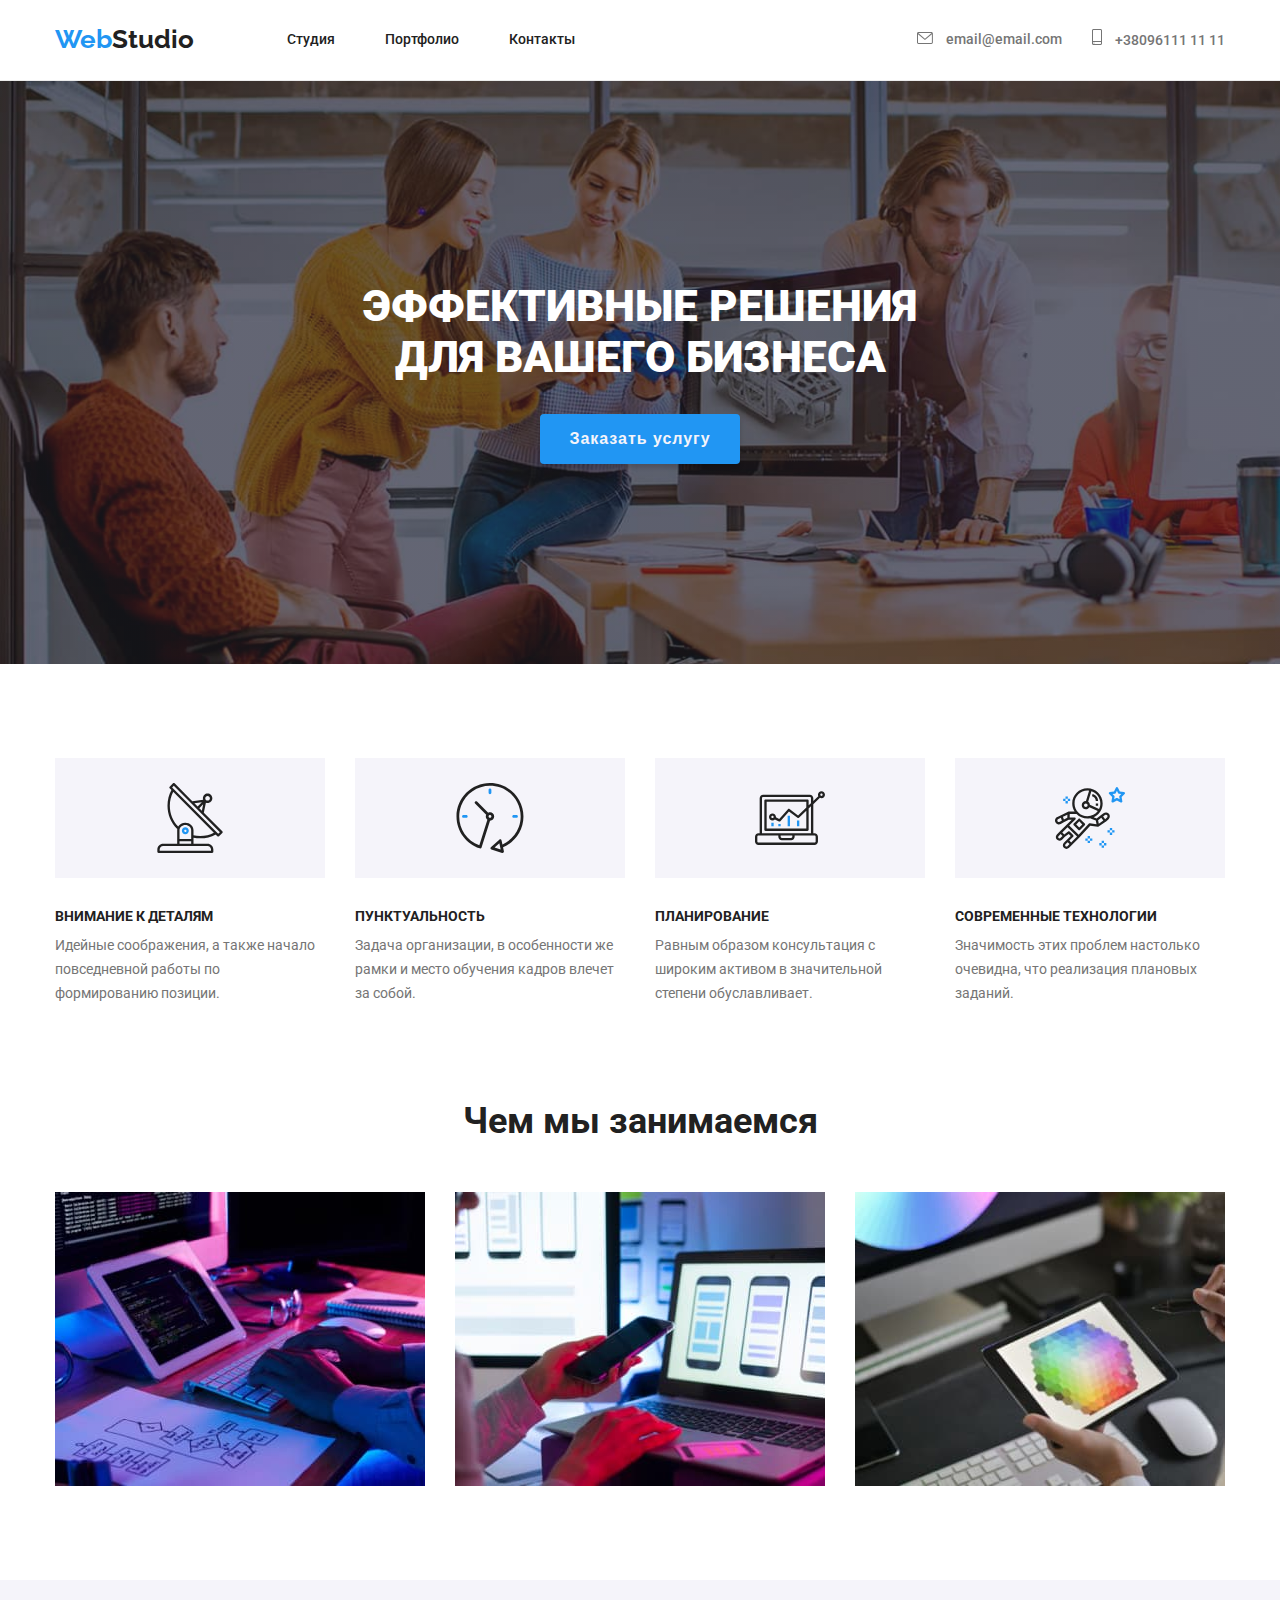
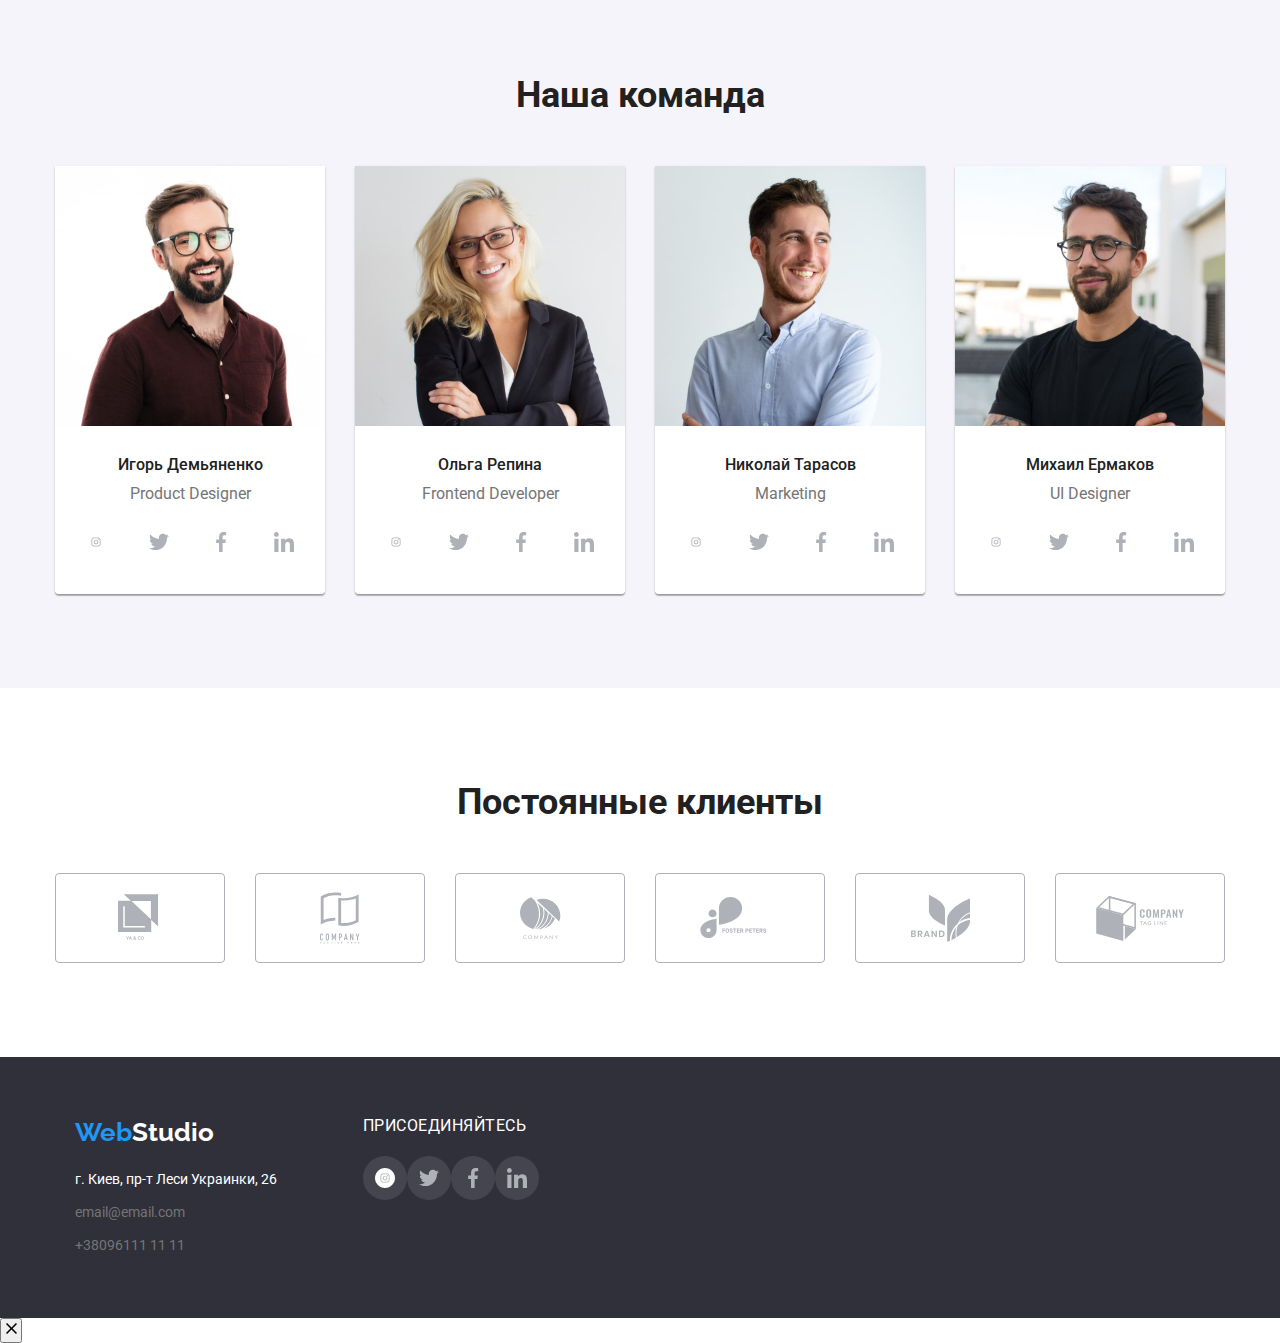
==== index.html @ da738810 "5" ====
<!DOCTYPE html>
<html lang="ru">
  <head>
    <meta charset="UTF-8" />
    <meta http-equiv="X-UA-Compatible" content="IE=edge" />
    <meta name="viewport" content="width=device-width, initial-scale=1.0" />
    <link rel="preconnect" href="https://fonts.gstatic.com" />
    <link
      href="https://fonts.googleapis.com/css2?family=Raleway:wght@700&family=Roboto:wght@400;500;700;900&display=swap"
      rel="stylesheet"
    />
    <link
      rel="stylesheet"
      href="https://cdnjs.cloudflare.com/ajax/libs/modern-normalize/1.0.0/modern-normalize.css"
      integrity="sha512-Zx6MlUMKSVJoQ+83OwhdILe8cSEsCzfqThJd7J/VA2UrK6Ctj85p+xzqfyuNXE5B1k25uUdmJ2OzItbBy9GHAQ=="
      crossorigin="anonymous"
    />
    <link rel="stylesheet" href="css/styles.css" />
    <title>webstudio</title>
  </head>

  <body>
    <header class="header">
      <div class="ctn">
        <nav class="nav">
          <a class="logo" href="./index.html"
            >Web<span class="logoS">Studio</span>
          </a>

          <ul class="nav-list">
            <li class="nav-item">
              <a class="link" href="./index.html">Студия</a>
            </li>
            <li class="nav-item">
              <a class="link" href="./portfolio.html">Портфолио</a>
            </li>
            <li class="nav-item">
              <a class="link" href="#">Контакты</a>
            </li>
          </ul>

          <!-- address -->

          <ul class="contact">
            <li>
              <a class="link" href="mailto:email@email.com">
                <svg class="contact-icon" width="16" height="12">
                  <use href="./images/symbol-defs.svg#icon-envelope-1"></use>
                </svg>
                email@email.com</a
              >
            </li>
            <li>
              <a class="link" href="tel:+380961111111">
                <svg class="contact-icon" width="10" height="16">
                  <use href="./images/symbol-defs.svg#icon-smartphone-1"></use>
                </svg>
                +38096111 11 11</a
              >
            </li>
          </ul>
        </nav>
      </div>
    </header>

    <main>
      <!--Герой-->
      <section id="hero">
        <div class="herro">
          <!-- <img src="./images/bgr.jpg" alt="" /> -->
          <h1>Эффективные решения<br />для вашего бизнеса</h1>
          <button type="button " class="herro-button">Заказать услугу</button>
        </div>
      </section>

      <section class="features">
        <div class="ctn">
          <h2 class="visually-hidden">Особенности</h2>
          <ul class="features-list">
            <li class="features-item">
              <div class="thumb-features">
                <svg class="features-icon" width="70" height="70">
                  <use href="./images/symbol-defs.svg#icon-antenna"></use>
                </svg>
              </div>
              <h3>Внимание к деталям</h3>
              <p>
                Идейные соображения, а также начало повседневной работы по
                формированию позиции.
              </p>
            </li>
            <li class="features-item">
              <div class="thumb-features">
                <svg class="features-icon" width="70" height="70">
                  <use href="./images/symbol-defs.svg#icon-clock"></use>
                </svg>
              </div>
              <h3>Пунктуальность</h3>
              <p>
                Задача организации, в особенности же рамки и место обучения
                кадров влечет за собой.
              </p>
            </li>
            <li class="features-item">
              <div class="thumb-features">
                <svg class="features-icon" width="70" height="70">
                  <use href="./images/symbol-defs.svg#icon-diagram"></use>
                </svg>
              </div>
              <h3>Планирование</h3>
              <p>
                Равным образом консультация с широким активом в значительной
                степени обуславливает.
              </p>
            </li>
            <li class="features-item">
              <div class="thumb-features">
                <svg class="features-icon" width="70" height="70">
                  <use href="./images/symbol-defs.svg#icon-astronaut"></use>
                </svg>
              </div>
              <h3>Современные технологии</h3>
              <p>
                Значимость этих проблем настолько очевидна, что реализация
                плановых заданий.
              </p>
            </li>
          </ul>
        </div>
      </section>

      <section class="interest">
        <div class="ctn">
          <h2 class="title">Чем мы занимаемся</h2>
          <ul class="box">
            <li>
              <div class="thumb-interest">
                <img src="./images/img-1.jpg" alt="Десктопные приложения" />
              </div>
            </li>
            <li>
              <div class="thumb-interest">
                <img src="./images/img-2.jpg" alt="Мобильные приложения" />
              </div>
            </li>
            <li>
              <div class="thumb-interest">
                <img src="./images/img-3.jpg" alt="Дизайнерские решения" />
              </div>
            </li>
          </ul>
        </div>
      </section>

      <section class="teem">
        <div class="ctn">
          <h2 class="title">Наша команда</h2>
          <ul class="teem-list">
            <li class="teem-item">
              <img width="270"
                src="./images/img_1.jpg"
                alt="Игорь Демьяненко"
              />
              <div class="team-card">
                <a href="./images/symbol-defs.svg"></a>
                <h3>Игорь Демьяненко</h3>
                <p>Product Designer</p>
                  <!-- rere -->
                  <ul class="teamate-networks">
                    <li class="teamate-network-item">
                      <a class="teamate-network-link" href="">
                        <svg class="network-icon" width="20" height="20">
                          <use href="./images/symbol-defs.svg#icon-inst"></use>
                        </svg>
                      </a>
                    </li>
                    <li class="teamate-network-item">
                      <a class="teamate-network-link" href="">
                        <svg class="network-icon" width="20" height="16.25">
                          <use href="./images/symbol-defs.svg#icon-twitter"></use>
                        </svg>
                      </a>
                    </li>
                    <li class="teamate-network-item">
                      <a class="teamate-network-link" href="">
                        <svg class="network-icon" width="20" height="20">
                          <use href="./images/symbol-defs.svg#icon-facebook"></use>
                        </svg>
                      </a>
                    </li>
                    <li class="teamate-network-item">
                      <a class="teamate-network-link" href="">
                        <svg class="network-icon" width="20" height="20">
                          <use href="./images/symbol-defs.svg#icon-linkedin"></use>
                        </svg>
                      </a>
                    </li>
                  </ul>
                  <!-- rere -->
              </div>
            </li>
            <li class="teem-item">
              <img width="270" src="./images/img_2.jpg" alt="Ольга Репина" />
              <div class="team-card">
                <h3>Ольга Репина</h3>
                <p>Frontend Developer</p>
                <ul class="teamate-networks">
                  <li class="teamate-network-item">
                    <a class="teamate-network-link" href="">
                      <svg class="network-icon" width="20" height="20">
                        <use href="./images/symbol-defs.svg#icon-inst"></use>
                      </svg>
                    </a>
                  </li>
                  <li class="teamate-network-item">
                    <a class="teamate-network-link" href="">
                      <svg class="network-icon" width="20" height="16.25">
                        <use href="./images/symbol-defs.svg#icon-twitter"></use>
                      </svg>
                    </a>
                  </li>
                  <li class="teamate-network-item">
                    <a class="teamate-network-link" href="">
                      <svg class="network-icon" width="10" height="20">
                        <use href="./images/symbol-defs.svg#icon-facebook"></use>
                      </svg>
                    </a>
                  </li>
                  <li class="teamate-network-item">
                    <a class="teamate-network-link" href="">
                      <svg class="network-icon" width="20" height="20">
                        <use href="./images/symbol-defs.svg#icon-linkedin"></use>
                      </svg>
                    </a>
                  </li>
                </ul>
              </div>
            </li>
            <li class="teem-item">
              <img width="270" src="./images/img_3.jpg" alt="Николай Тарасов" />
              <div class="team-card">
                <h3>Николай Тарасов</h3>
                <p>Marketing</p>
                <ul class="teamate-networks">
                  <li class="teamate-network-item">
                    <a class="teamate-network-link" href="">
                      <svg class="network-icon" width="20" height="20">
                        <use href="./images/symbol-defs.svg#icon-inst"></use>
                      </svg>
                    </a>
                  </li>
                  <li class="teamate-network-item">
                    <a class="teamate-network-link" href="">
                      <svg class="network-icon" width="20" height="16.25">
                        <use href="./images/symbol-defs.svg#icon-twitter"></use>
                      </svg>
                    </a>
                  </li>
                  <li class="teamate-network-item">
                    <a class="teamate-network-link" href="">
                      <svg class="network-icon" width="10" height="20">
                        <use href="./images/symbol-defs.svg#icon-facebook"></use>
                      </svg>
                    </a>
                  </li>
                  <li class="teamate-network-item">
                    <a class="teamate-network-link" href="">
                      <svg class="network-icon" width="20" height="20">
                        <use href="./images/symbol-defs.svg#icon-linkedin"></use>
                      </svg>
                    </a>
                  </li>
                </ul>
              </div>
            </li>
            <li class="teem-item">
              <img width="270" src="./images/img_4.jpg" alt="Михаил Ермаков" />
              <div class="team-card">
                <h3>Михаил Ермаков</h3>
                <p>UI Designer</p>
                <ul class="teamate-networks">
                  <li class="teamate-network-item">
                    <a class="teamate-network-link" href="">
                      <svg class="network-icon" width="20" height="20">
                        <use href="./images/symbol-defs.svg#icon-inst"></use>
                      </svg>
                    </a>
                  </li>
                  <li class="teamate-network-item">
                    <a class="teamate-network-link" href="">
                      <svg class="network-icon" width="20" height="16.25">
                        <use href="./images/symbol-defs.svg#icon-twitter"></use>
                      </svg>
                    </a>
                  </li>
                  <li class="teamate-network-item">
                    <a class="teamate-network-link" href="">
                      <svg class="network-icon" width="10" height="20">
                        <use href="./images/symbol-defs.svg#icon-facebook"></use>
                      </svg>
                    </a>
                  </li>
                  <li class="teamate-network-item">
                    <a class="teamate-network-link" href="">
                      <svg class="network-icon" width="20" height="20">
                        <use href="./images/symbol-defs.svg#icon-linkedin"></use>
                      </svg>
                    </a>
                  </li>
                </ul>
              </div>
            </li>
          </ul>
        </div>
      </section>

      <section class="client">
        <div class="ctn">
          <h2 class="title">Постоянные клиенты</h2>
          <!-- <h3 class="title">не получается сменить цвет SVG при ховере(удалял цвет, филл...) не разобрался</h3> -->
          <ul>
            <li class="client-item">
              <a href="#">
                <svg class="client-icon" width="44.27px" height="49.23px">
                <use href="./images/symbol-defs.svg#icon-logo-1">
                </use></svg></a>
            </li>
            <li class="client-item"><a href="#">
                <svg class="client-icon" width="40px" height="52px">
                <use href="./images/symbol-defs.svg#icon-logo-2">
                </use></svg>
            </a></li>
            
            <li class="client-item"><a href="#">
              <svg class="client-icon" width="41px" height="42.6px">
              <use href="./images/symbol-defs.svg#icon-logo-3">
              </use></svg></a></li>
            <li class="client-item"><a href="#">
              <svg class="client-icon" width="79.66" height="42.02">
              <use href="./images/symbol-defs.svg#icon-logo-4">
              </use></svg></a></li>
            <li class="client-item"><a href="#">
              <svg class="client-icon" width="59" height="47">
              <use href="./images/symbol-defs.svg#icon-logo-5">
              </use></svg></a></li>
            <li class="client-item"><a href="#">
              <svg class="client-icon" width="88.48" height="45.44">
              <use href="./images/symbol-defs.svg#icon-logo-6">
              </use></svg></a></li>
          </ul>
        </div>
      </section>
    </main>

    <footer class="foot">
      <div class="ctn">
        <div class="adress-conteiner">
          <a class="logo bottom" href="#hero"
            >Web<span class="logo-S">Studio</span>
          </a>
          <address class="adress">
            <span class="adress"> г. Киев, пр-т Леси Украинки, 26</span>
            <a class="adress link" href="mailto:email@email.com"
              >email@email.com</a
            >
            <a class="adress link" href="tel:+380961111111">+38096111 11 11</a>
          </address>
        </div>
        <div class="social-links">
          <p class="social-links-text">присоединяйтесь</p>
          
          <ul class="teamate-networks">
            <li class="teamate-network-item">
              <a class="teamate-network-link" href="">
                <svg class="network-icon" width="20" height="20">
                  <use href="./images/symbol-defs.svg#icon-inst"></use>
                </svg>
              </a>
            </li>
            <li class="teamate-network-item">
              <a class="teamate-network-link" href="">
                <svg class="network-icon" width="20" height="16.25">
                  <use href="./images/symbol-defs.svg#icon-twitter"></use>
                </svg>
              </a>
            </li>
            <li class="teamate-network-item">
              <a class="teamate-network-link" href="">
                <svg class="network-icon" width="20" height="20">
                  <use href="./images/symbol-defs.svg#icon-facebook"></use>
                </svg>
              </a>
            </li>
            <li class="teamate-network-item">
              <a class="teamate-network-link" href="">
                <svg class="network-icon" width="20" height="20">
                  <use href="./images/symbol-defs.svg#icon-linkedin"></use>
                </svg>
              </a>
            </li>
          </ul>

        </div>
      </div>
      </footer>
    
    <div class="backdrop">
      <div class="modal">
        <button class="close-button">
          <svg class="close-button__icon" width="18" height="18">
            <use href="./images/symbol-defs.svg#icon-close"></use>
          </svg>
        </button>
      </div>
    </div>
  </body>
</html>
---- css/styles.css ----
:root {
  --maintext: #212121;
  --greytext: #757575;
  --greytext-second: #AFB1B8;
  --focus: #2196f3;
  --herotext: #ffffff;
  --background-main: #ffffff;
  --background-thumb: rgba(33, 150, 243, 0.9);
  --background-hero: #2f303a;
  --text-adress: rgba(255, 255, 255, 0.6);
  --background-second: #f5f4fa;
  --background-interest: #e5e5e5;
  --bazier: cubic-bezier(0.4, 0, 0.2, 1);
  --card-set-gap: 30px;
}

*,
*::before,
*::after {
  box-sizing: inherit;
  margin: 0;
  padding: 0;
  
}



/* padding-top: 80px; */

body {
  box-sizing: border-box;
  font-family: 'Roboto', sans-serif;
  color: var(--maintext);
  background-color: var(--background-main);
}

a {
  text-decoration: none;
}

ul {
  list-style: none;
}

.ctn {

  /* outline: 1px solid coral; */

  width: 1200px;
  margin: 0 auto;
  padding: 0 15px;
}

.no-gap {
  display: block;
  max-width: 100%;
}

/*header*/

.header {
  position: sticky;
  top: 0;
  min-height: 80px;
  padding: 24 215px;
  border-bottom: 1px solid #ececec;
  background-color: var(--background-main);
  z-index: 1;
}

.nav {
  font-weight: 500;
  align-items: center;
  line-height: 1.172;
  color: var(--maintext);
  vertical-align: middle;
  justify-content: space-between;
}

.nav-list {
  margin-left: 93px;
}

.nav-item:not(:first-child) {
  margin-left: 50px;
}

.logo {
  display: inline-block;
  font-family: 'Raleway', sans-serif;
  font-size: 26px;
  font-style: normal;
  font-weight: 700;
  line-height: 1.1738;
  color: var(--focus);
  padding-top: 24px;
  padding-bottom: 25px;
}

.logoS {
  color: var(--maintext);
}

.link {
  font-weight: 500;
  font-size: 14px;
  line-height: 1.172;
  color: inherit;
}

/* contact */

.contact {
  margin-left: auto;
}

.contact a {
  color: var(--greytext);
 }

.contact li:last-child {
  margin-left: 30px;
}

.contact-icon {
  margin-right: 10px;
  text-align: center;
  fill: currentColor;
}

a.link:focus,
a.link:hover {
  color: var(--focus);
}

/* Hower */

/* a.link:focus .contact-icon,
a.link:hover .contact-icon {
  fill: var(--focus);
} */

a.link:focus::before,
a.link:hover::before {
  color: var(--focus);
}

.header,
.nav,
.nav-list,
.box,
.features-list,
.teem-list,
.contact {
  display: flex;
  align-items: center;
  justify-content: space-between;
}

/*herro*/

.herro {
  margin: 0 auto;
  padding-top: 200px;
  padding-bottom: 200px;
  max-width: 1600px;
  background-color: var(--background-hero);
  background-image: linear-gradient(
      to right,
      rgba(47, 48, 58, 0.4),
      rgba(47, 48, 58, 0.4)
    ),
    url(../images/bgr.jpg);
  background-repeat: no-repeat;
  background-size: cover;
  text-align: center;
}

/* align-items: center;
  justify-content: space-between; */

.herro h1 {
  color: var(--herotext);
  display: block;
  font-weight: 900;
  line-height: 1.1738;
  font-size: 44px;
  font-style: normal;
  text-transform: uppercase;
  margin-bottom: 30px;
}

.herro-button {
  display: inline-block;
  cursor: pointer;
  border-radius: 4px;
  font-weight: 700;
  font-size: 16px;
  line-height: 1.875;
  letter-spacing: 0.06em;
  border: 1px solid transparent;
  background-color: var(--focus);
  color: var(--background-second);
  width: 200px;
  height: 50px;
  box-shadow: 0px 4px 4px rgba(0, 0, 0, 0.15);
}

.herro-button:focus,
.herro-button:hover {
  background-color: var(--background-second);
  color: var(--focus);
}

/*features*/

.features {
  padding: 94px 0;
}

.visually-hidden {
  position: absolute;
  width: 1px;
  height: 1px;
  margin: -1px;
  border: 0;
  padding: 0;
  white-space: nowrap;
  clip-path: inset(100%);
  clip: rect(0 0 0 0);
  overflow: hidden;
}

.features-item:not(:last-of-type) {
  margin-right: 30px;
}

.features h3 {
  font-weight: 700;
  font-size: 14px;
  line-height: 1.142;
  text-transform: uppercase;
  margin: 0;
  padding: 0;
  margin-top: 30px;
  margin-bottom: 10px;
}

.features p {
  font-weight: 400;
  font-size: 14px;
  line-height: 1.712;
  color: var(--greytext);
}

.thumb-features {
  width: 270px;
  height: 120px;
  background-color: var(--background-second);
  display: flex;
  align-items: center;
  justify-content: center;
}

/* interest */

.interest {
  padding-bottom: 94px;
}

.interest h2 {
  font-weight: 700;
  font-size: 36px;
  line-height: 1.172;
  text-align: center;
}

.box {
  margin-top: 50px;
}

/* .box img { display: block;} */

.thumb-interest {
  width: 370px;
  height: 294px;
}

.thumb-interest > img {
  display: block;
  height: 100%;
  width: 100%;
  object-fit: cover;
}

/*teem*/

.teem {
  padding-top: 94px;
  padding-bottom: 94px;
  background-color: var(--background-second);
}

.teem h2 {
  font-weight: 700;
  font-size: 36px;
  line-height: 1.172;
  text-align: center;
  margin-bottom: 50px;
}

.team-card {
  padding: 30px 0;
  background-color:var(--background-main);
  border-radius: 0px 0px 4px 4px;
}

.teem h3 {
  font-weight: 500;
  font-size: 16px;
  line-height: 1.172;
  text-align: center;
  padding-bottom: 10px;
}

.teem p {
  color: var(--greytext);
  font-weight: 400;
  font-size: 16px;
  line-height: 1.172;
  text-align: center;
}

.teem-item {
  box-shadow: 0px 1px 3px rgb(0 0 0 / 12%), 0px 1px 1px rgb(0 0 0 / 12%),
    0px 2px 1px rgb(0 0 0 / 22%);
  border-radius: 0px 0px 4px 4px;
}

.teem-item img {
  display: block;
}

.teem-item:hover,
.teem-item:focus {
  box-shadow: 0px 1px 1px rgba(0, 0, 0, 0.12), 0px 4px 4px rgba(0, 0, 0, 0.06),
    1px 4px 6px rgba(0, 0, 0, 0.16);
  outline: none;
}

.teamate-networks {
  margin-top: 16px;
  display: flex;
  justify-content: space-evenly;  
  text-align: center;
  color: var(--greytext);
}

.teamate-network-link {
  display: inline-flex;

  /* outline: coral 1px solid; */
  color: var(--greytext-second);
  object-fit: contain;
  border-radius: 50%;
  width: 44px;
  height: 44px;
  align-items: center;
  justify-content: center;
}

.teamate-network-item {
  align-items: baseline;
 }

.teamate-network-link:hover,
.teamate-network-link:focus {
  color: var(--background-main);
  background-color: var(--focus);
  position: centre;

  /* background-color: var(--focus); */
  /* fill: darkmagenta; */
}

.network-icon {
  fill: currentColor;
  width: 20px;
  height: 20px;
  object-fit: contain;
  
}

/* CLIENT*S */

.client {
  padding: 94px 0;
}

.client .title{
  margin-bottom: 50px;
}
  
.client ul {
  display: flex;
  align-items: center;
  justify-content: space-between;
  /* outline: var(--focus) 1px dashed; */
}
  
.client li {
  
  width: 170px;
  height: 90px;
  }
  

.client-item:hover .client-icon,
.client-item:focus .client-icon {
  
  color: var(--focus);
  fill: var(--focus);
  /* background-color: var(--focus); */
  outline: none;
}

.client-item a {
  width: 100%;
  height: 100%;
  display: flex;
  align-items: center;
  justify-content: center;
  border: var(--greytext-second) 1px solid;
  color:var(--greytext-second);
  border-radius: 4px;
}
   
.client-item a:hover,
.client-item a:focus {
  border-color: var(--focus);
  outline: none;
  fill: var(--focus);
  color: var(--focus);
}

.client-icon {
  fill: currentColor;
}

/* .client-item:hover .client-icon,
.client-item:focus .client-icon {
  fill: var(--focus);
} */
/* 
.client-item:hover { 
  background-color: var(--focus);
  fill: var(--focus);
 } */
  
/*footer*/
  
.foot {
  padding: 60px;
  background-color: var(--background-hero);
  
}

.foot > .ctn {
  display: flex;
  flex-wrap: wrap;
}

.logo-S {
  color: var(--herotext);
}

.adress {
  font-weight: 400;
  font-size: 14px;
  line-height: 1.714;
  text-decoration: none;
  color: var(--herotext);
  font-style: normal;
}

a.adress {
  color: var(--greytext);
  display: block;
  margin-top: 9px;
}

.social-links {
  margin-left: 86px;
  align-items: baseline;
}

.social-links .teamate-network-link {
background: rgba(255, 255, 255, 0.1);
}

.social-links-text {
  font-family: Roboto, sans-serif;
  width: 700;
  size: 14px;
  line-height: 1.172;
  letter-spacing: 0.03em;
  text-transform: uppercase;  
  color: var(--background-main);
  margin-bottom: 20px;
}

.foot .teamate-network-link:hover,
.foot .teamate-network-link:focus {
  color: var(--background-main);
  background-color: var(--focus);
}

.nav-list::after {
  content: '';
  position: absolute;

  /* buttom 0; */
  left: 0;
  width: 100%;
  background-color: var(--focus);
  height: 5px;
  opacity: 0;
}

/* h2 - section title */

.title {
  font-weight: 700;
  font-size: 36px;
  line-height: 1.16;
  text-align: center;
  margin: 0;
  padding: 0;
}

.bottom {
  padding: 0;
  margin-bottom: 20px;
}

.thumb {
  position: relative;
  overflow: hidden;
}

.example-link:hover,
.example-link:focus {
  box-shadow: 0px 1px 1px rgba(0, 0, 0, 0.12), 0px 4px 4px rgba(0, 0, 0, 0.06),
    1px 4px 6px rgba(0, 0, 0, 0.16);
  outline: none;
}

.overlay {
  position: absolute;
  bottom: 0;
  left: 0;

  transform: translateY(101%);

  width: 100%;
  height: 100%;
  background-color: var(--background-thumb);

  transition: transform 250ms var(--bazier);
}


.example-link:hover .overlay,
.example-link:focus .overlay {
  transform: translateY(0);
}

.overlay__text {
  margin: 0;
  padding: 63px 24px;

  color: var(--background-main);
  font-size: 18px;
  line-height: 1.56;

}
  
  /* section {
    outline: rebeccapurple 1px dashed;
  }
  
  li {
    outline: royalblue 1px dashed;
  } */
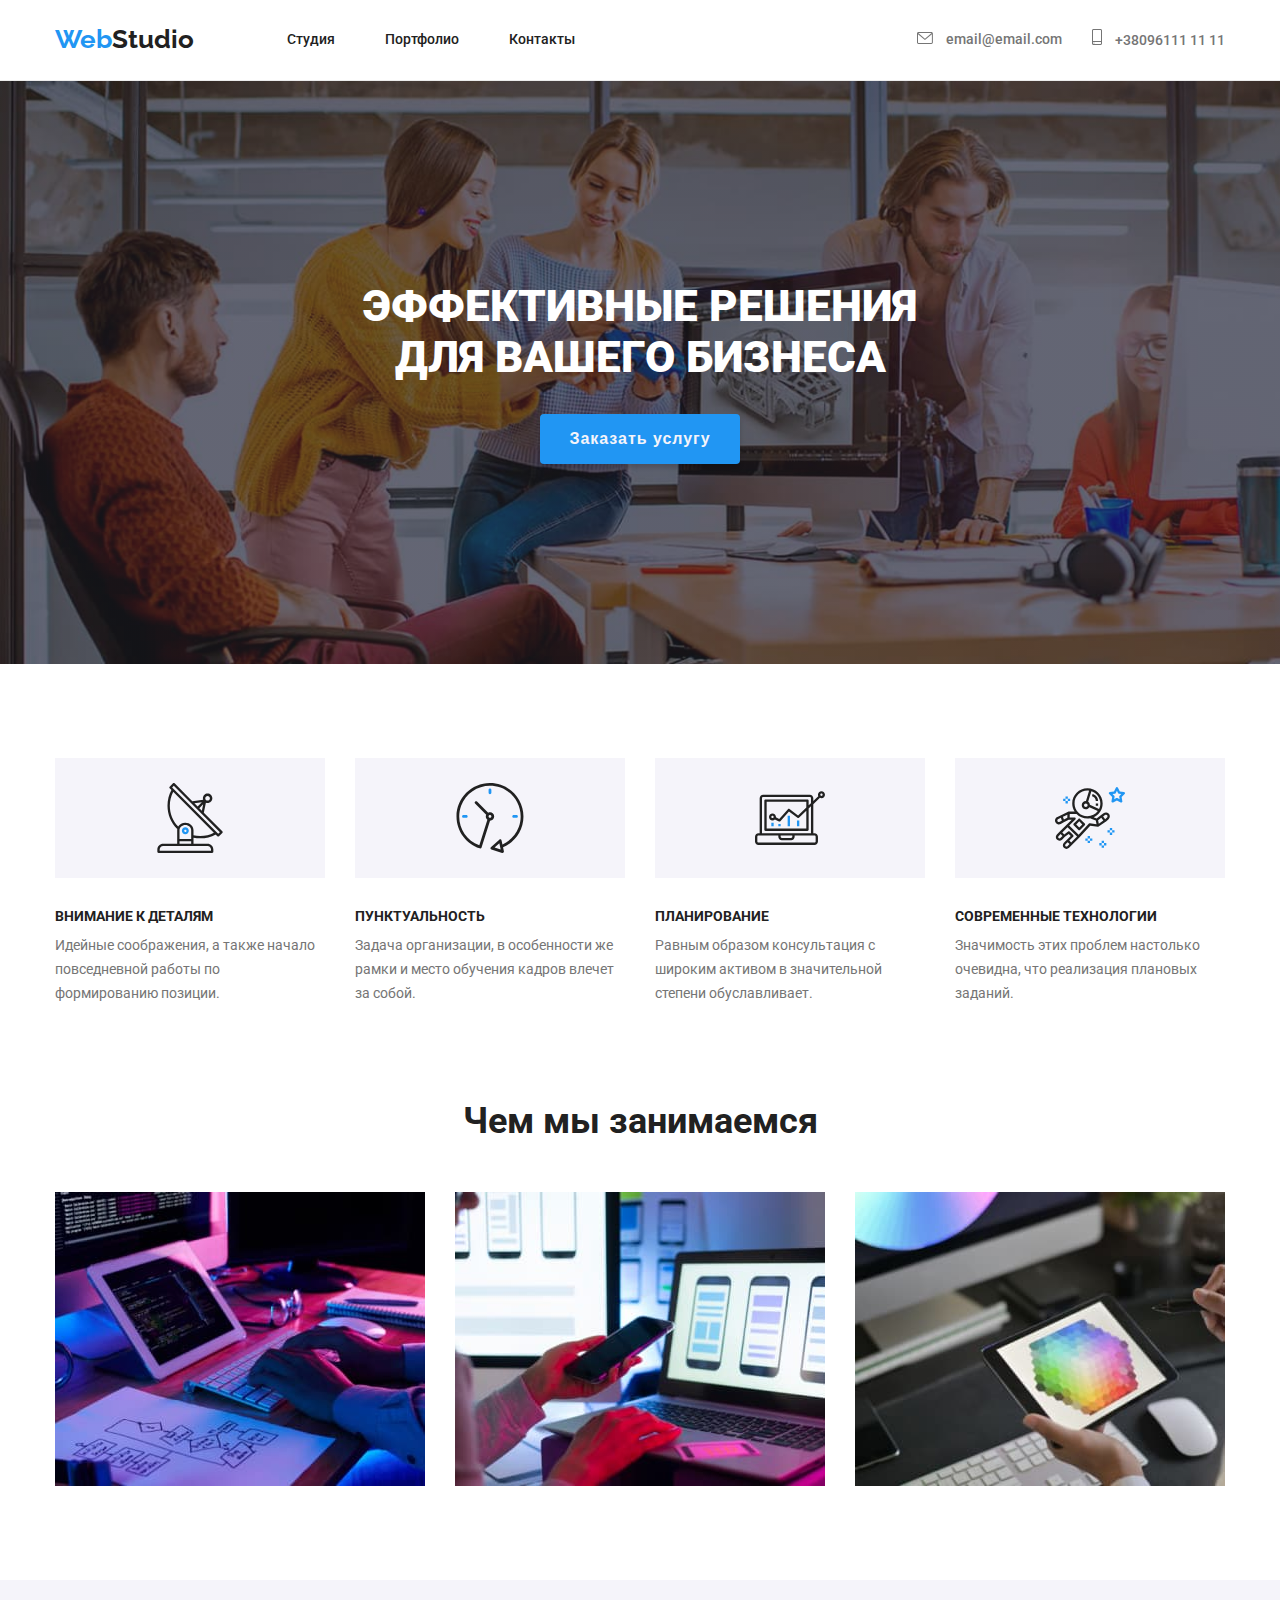
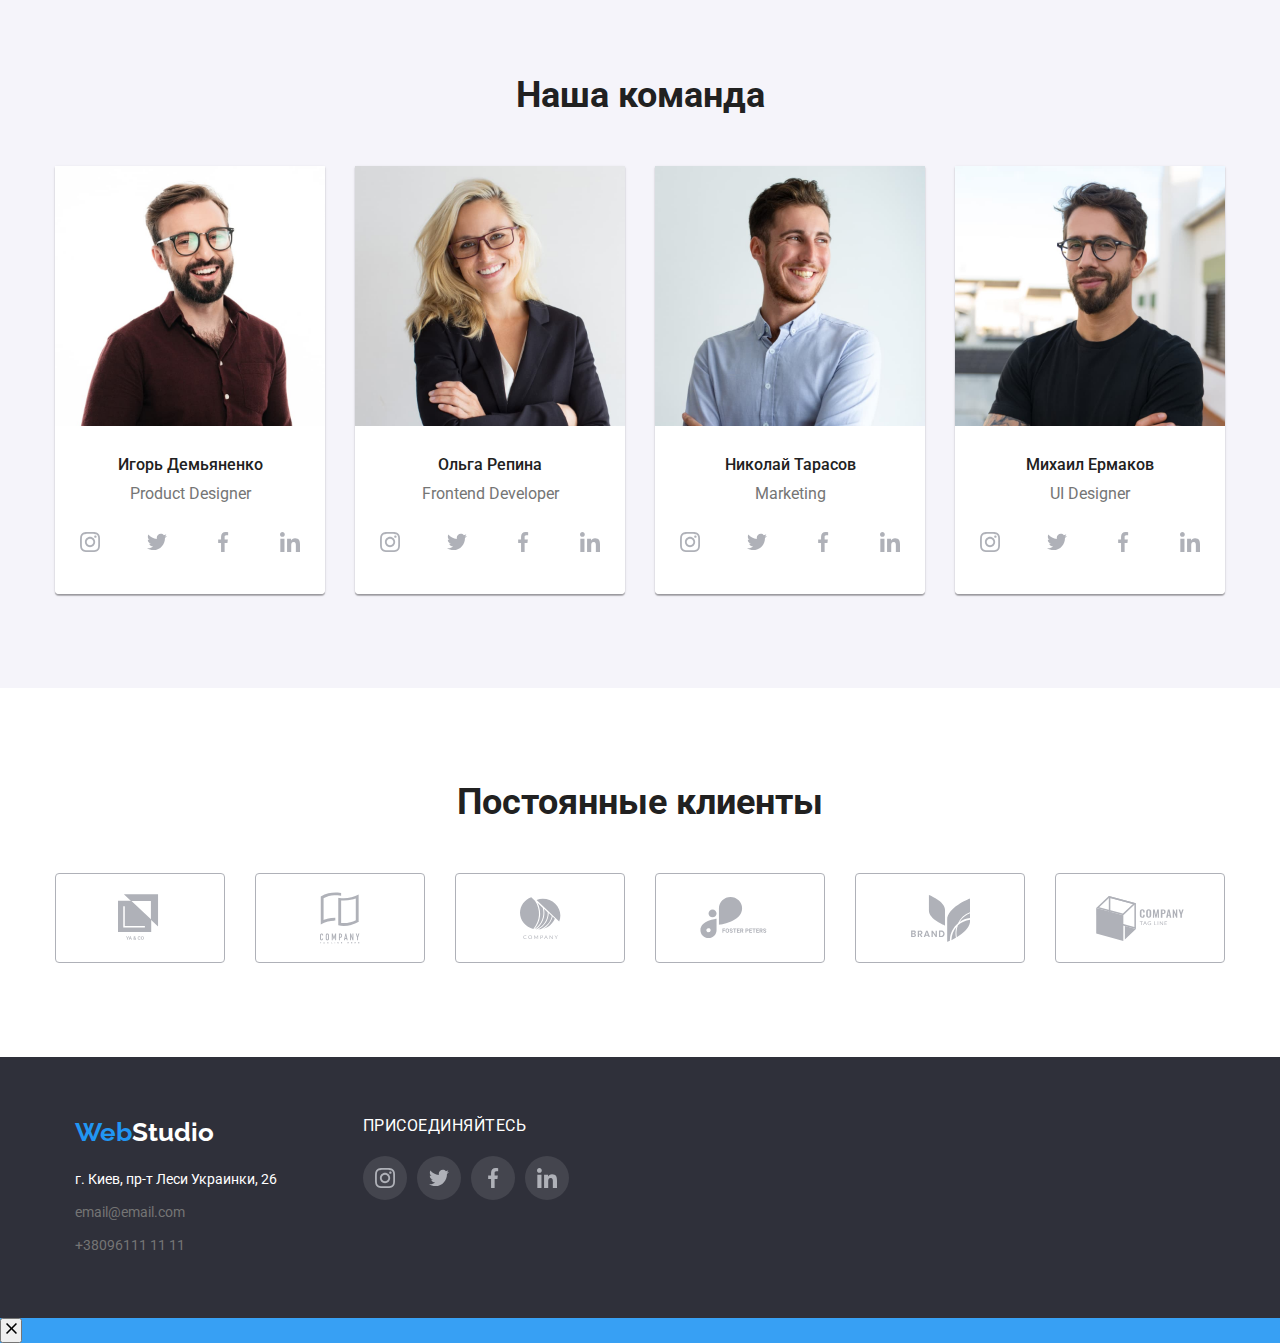
==== commit 4ad2f240: "5" ====
--- a/index.html
+++ b/index.html
@@ -69,7 +69,7 @@
         <div class="herro">
           <!-- <img src="./images/bgr.jpg" alt="" /> -->
           <h1>Эффективные решения<br />для вашего бизнеса</h1>
-          <button type="button " class="herro-button">Заказать услугу</button>
+          <button type="button" class="herro-button" data-modal-open>Заказать услугу</button>
         </div>
       </section>
 
@@ -404,14 +404,15 @@
       </div>
       </footer>
     
-    <div class="backdrop">
+    <div class="backdrop is-hidden" data-modal>
       <div class="modal">
-        <button class="close-button">
+        <button type="" class="close-button" data-modal-close>
           <svg class="close-button__icon" width="18" height="18">
             <use href="./images/symbol-defs.svg#icon-close"></use>
           </svg>
         </button>
       </div>
     </div>
+    <script src="./js/modal.js"></script>
   </body>
 </html>
--- a/css/styles.css
+++ b/css/styles.css
@@ -54,6 +54,7 @@
 .no-gap {
   display: block;
   max-width: 100%;
+  height: auto;
 }
 
 /*header*/
@@ -356,6 +357,10 @@
   color: var(--greytext);
 }
 
+.teamate-network-item:not(:last-of-type) {
+  margin-right: 10px;
+}
+
 .teamate-network-link {
   display: inline-flex;
 
@@ -585,6 +590,10 @@
 
 }
   
+.backdrop {
+  background-color: var(--background-thumb);
+}
+
   /* section {
     outline: rebeccapurple 1px dashed;
   }
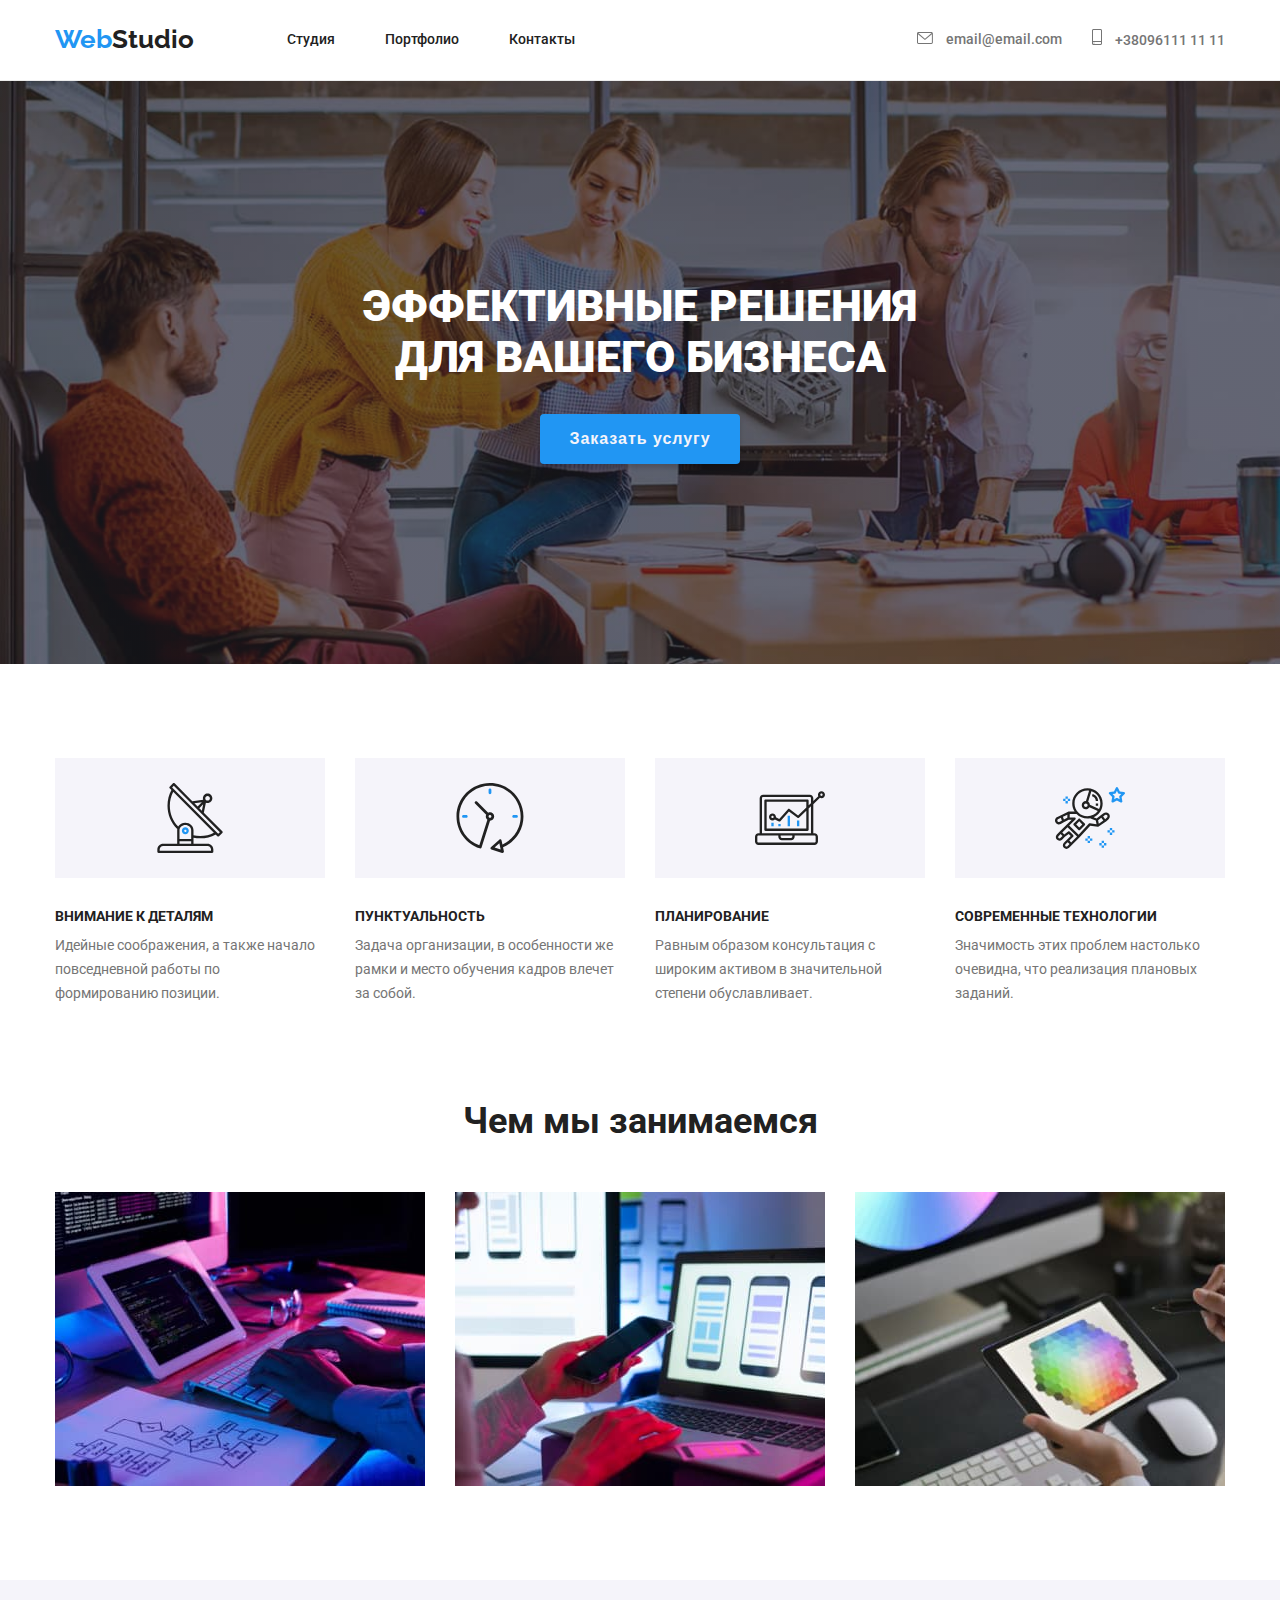
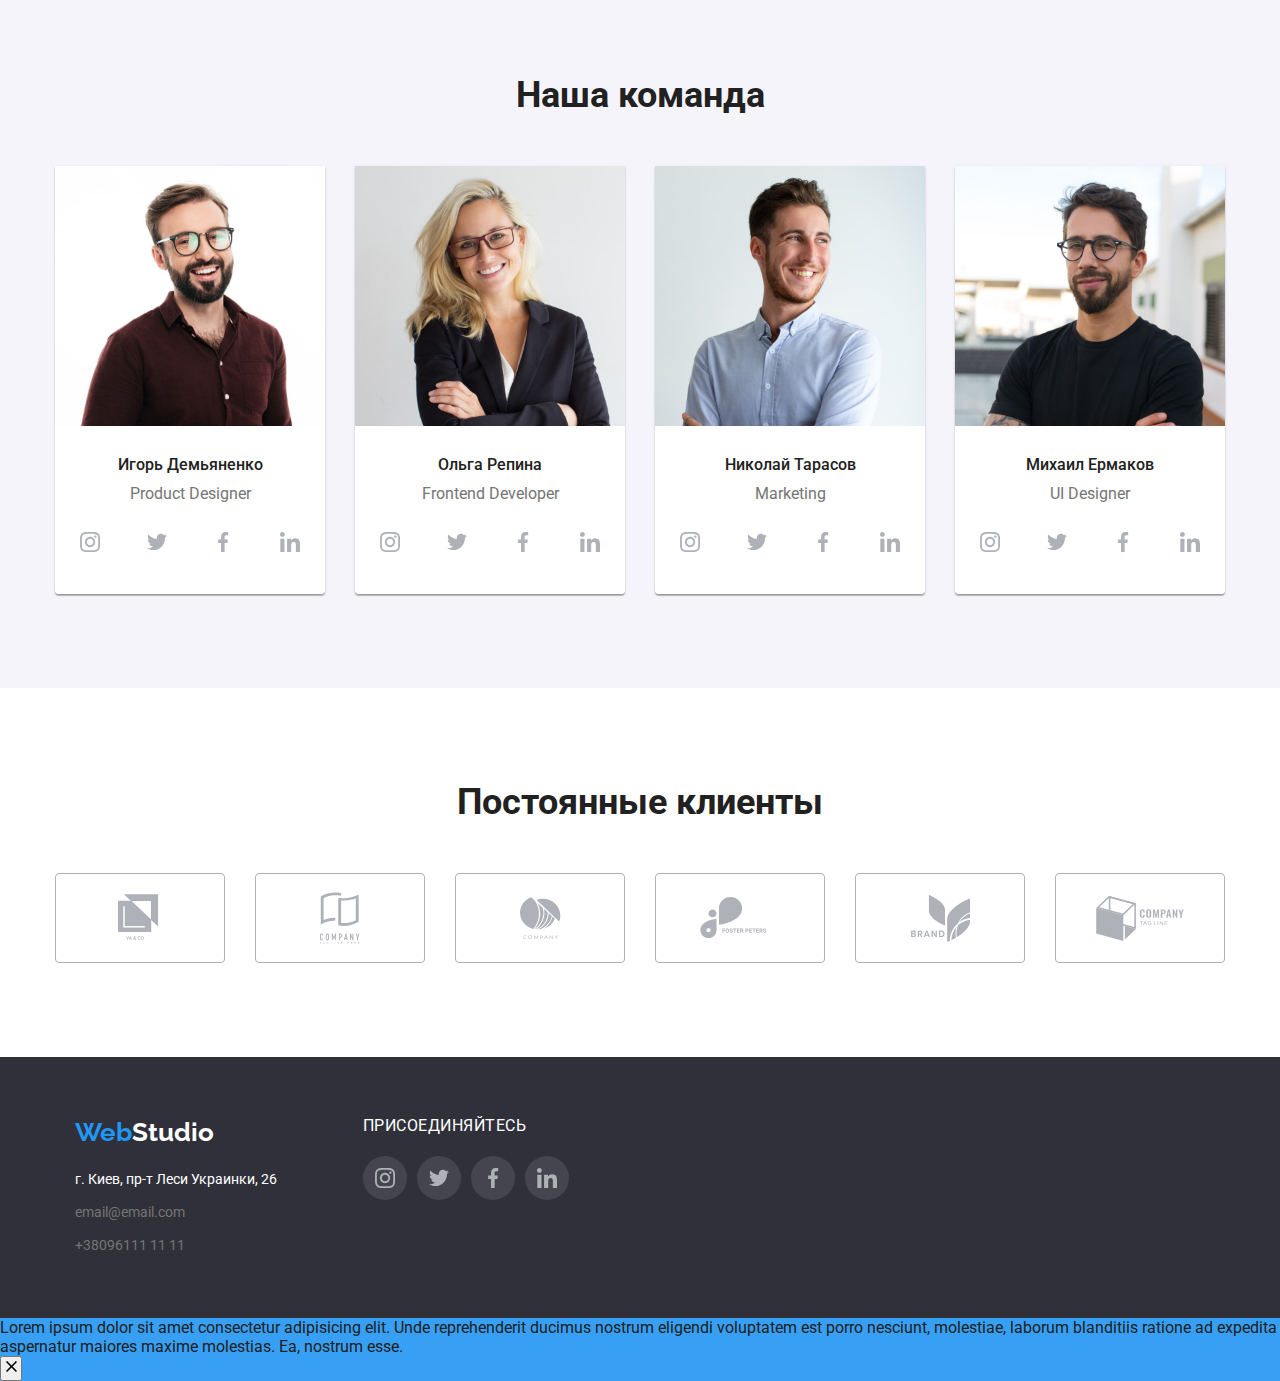
==== commit 4b337861: "5" ====
--- a/index.html
+++ b/index.html
@@ -69,7 +69,7 @@
         <div class="herro">
           <!-- <img src="./images/bgr.jpg" alt="" /> -->
           <h1>Эффективные решения<br />для вашего бизнеса</h1>
-          <button type="button" class="herro-button" data-modal-open>Заказать услугу</button>
+          <button data-modal-open type="button" class="herro-button">Заказать услугу</button>
         </div>
       </section>
 
@@ -404,9 +404,10 @@
       </div>
       </footer>
     
-    <div class="backdrop is-hidden" data-modal>
+    <div data-modal class="backdrop is-hidden">
       <div class="modal">
-        <button type="" class="close-button" data-modal-close>
+        <p>Lorem ipsum dolor sit amet consectetur adipisicing elit. Unde reprehenderit ducimus nostrum eligendi voluptatem est porro nesciunt, molestiae, laborum blanditiis ratione ad expedita aspernatur maiores maxime molestias. Ea, nostrum esse.</p>
+        <button data-modal-close type="" class="close-button">
           <svg class="close-button__icon" width="18" height="18">
             <use href="./images/symbol-defs.svg#icon-close"></use>
           </svg>
--- a/css/styles.css
+++ b/css/styles.css
@@ -591,6 +591,7 @@
 }
   
 .backdrop {
+  position: absolute;
   background-color: var(--background-thumb);
 }
 
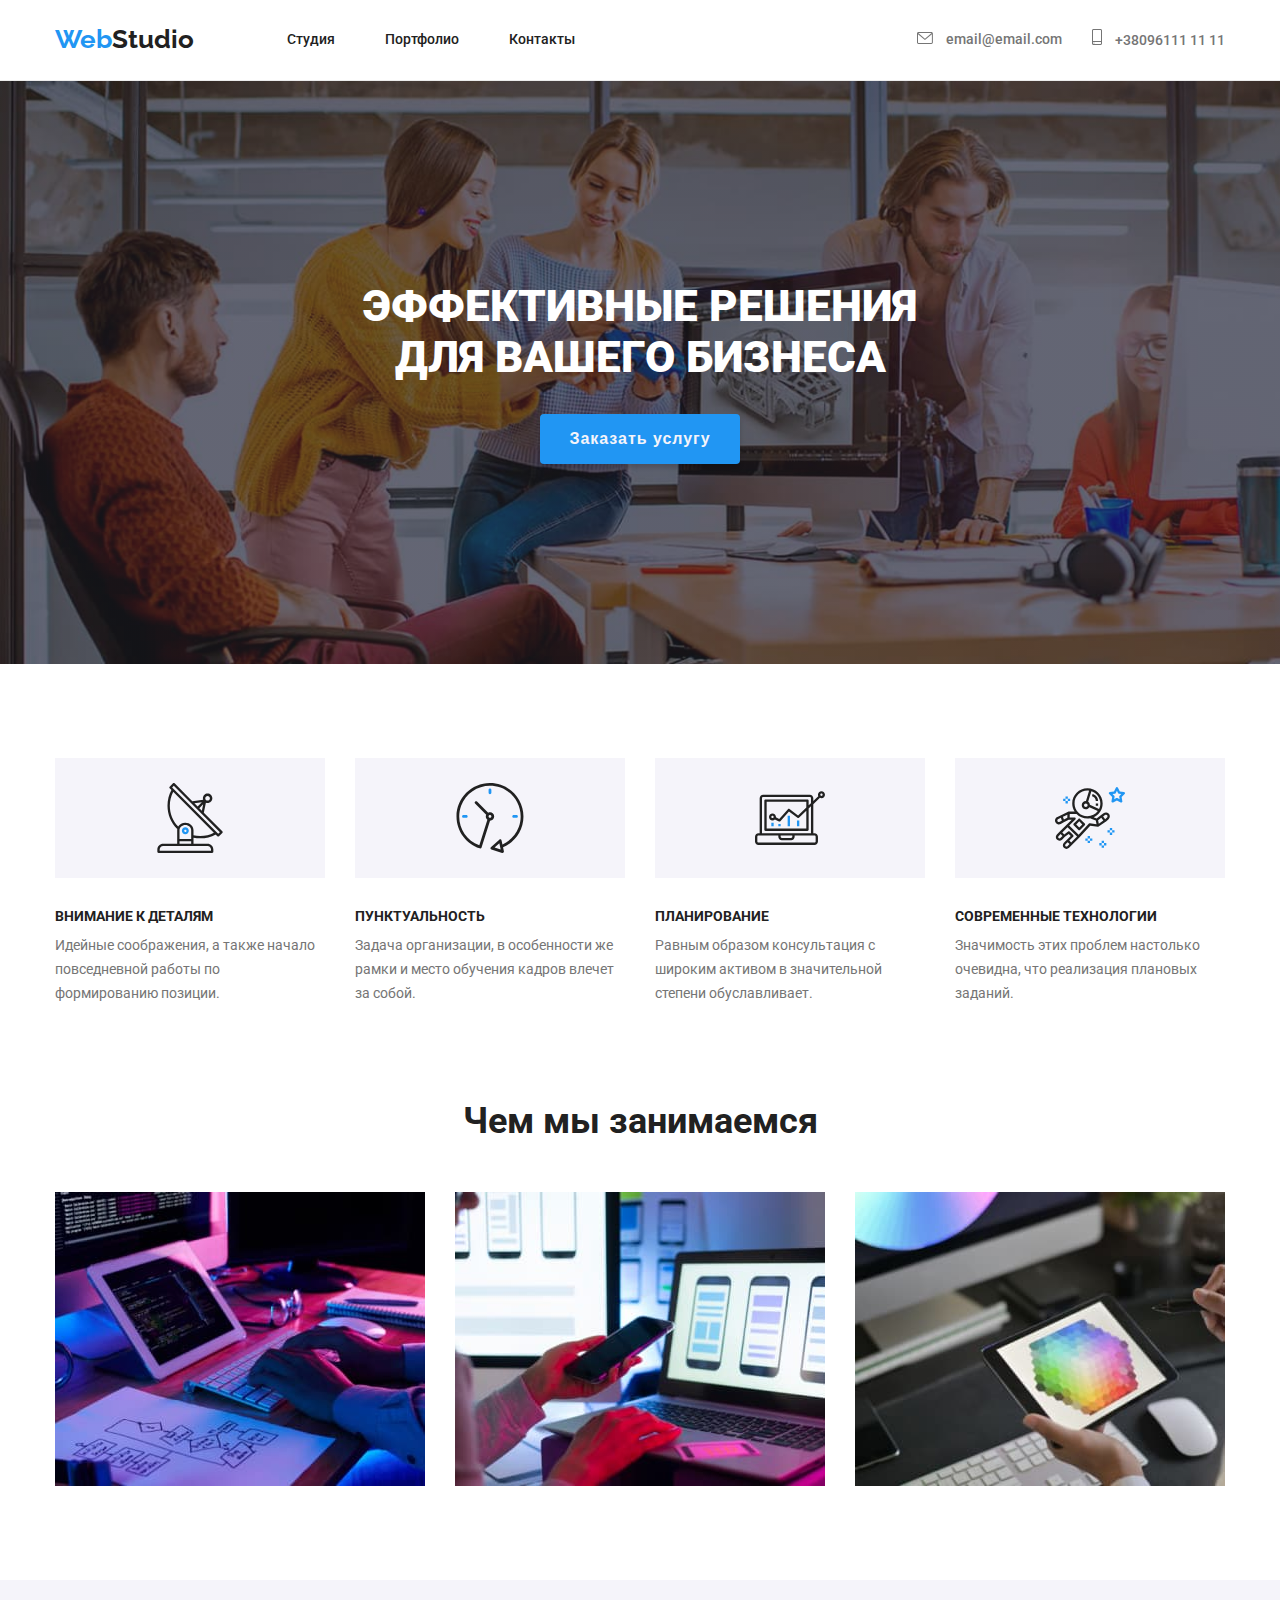
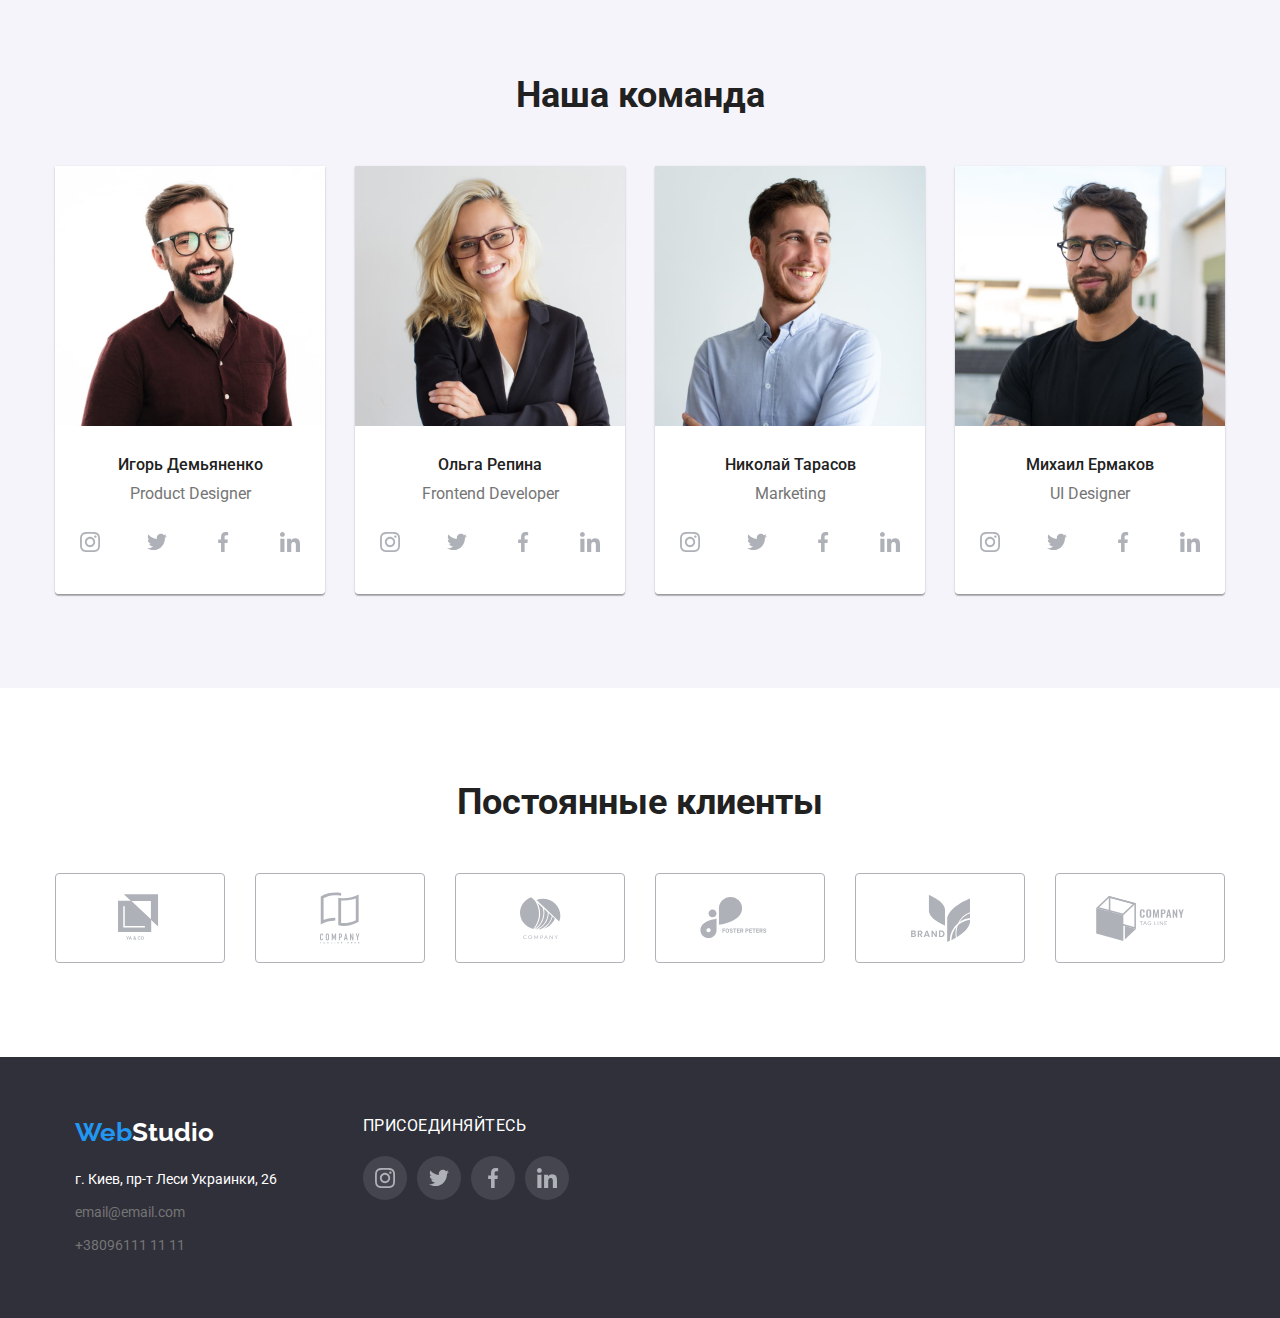
==== commit 135ac8c1: "Update index.html" ====
--- a/index.html
+++ b/index.html
@@ -412,8 +412,10 @@
             <use href="./images/symbol-defs.svg#icon-close"></use>
           </svg>
         </button>
+
       </div>
     </div>
+    
     <script src="./js/modal.js"></script>
   </body>
 </html>
--- a/css/styles.css
+++ b/css/styles.css
@@ -5,6 +5,7 @@
   --focus: #2196f3;
   --herotext: #ffffff;
   --background-main: #ffffff;
+  --background-modal: rgba(0, 0, 0, 0.2);
   --background-thumb: rgba(33, 150, 243, 0.9);
   --background-hero: #2f303a;
   --text-adress: rgba(255, 255, 255, 0.6);
@@ -591,8 +592,39 @@
 }
   
 .backdrop {
+  position: fixed;
+  top: 0;
+  left: 0;
+  width: 100%;
+  height: 100%;
+  background-color: var(--background-modal);
+  z-index: 100;
+}
+
+.modal {
   position: absolute;
-  background-color: var(--background-thumb);
+  top: 50%;
+  left: 50%;
+  transform: translate(-50%, -50%);
+  background-color: var(--background-main);
+  max-width: 528px;
+  width: 100%;
+  /* min-height: 581px; */
+  padding: 40px;
+  max-height: 100vh;
+  overflow-y: auto;
+}
+
+.backdrop.is-hidden {
+  opacity: 0;
+  pointer-events: none;
+  visibility: hidden;
+}
+
+.close-button {
+  position: absolute;
+  top: 10px;
+  right: 10px;
 }
 
   /* section {
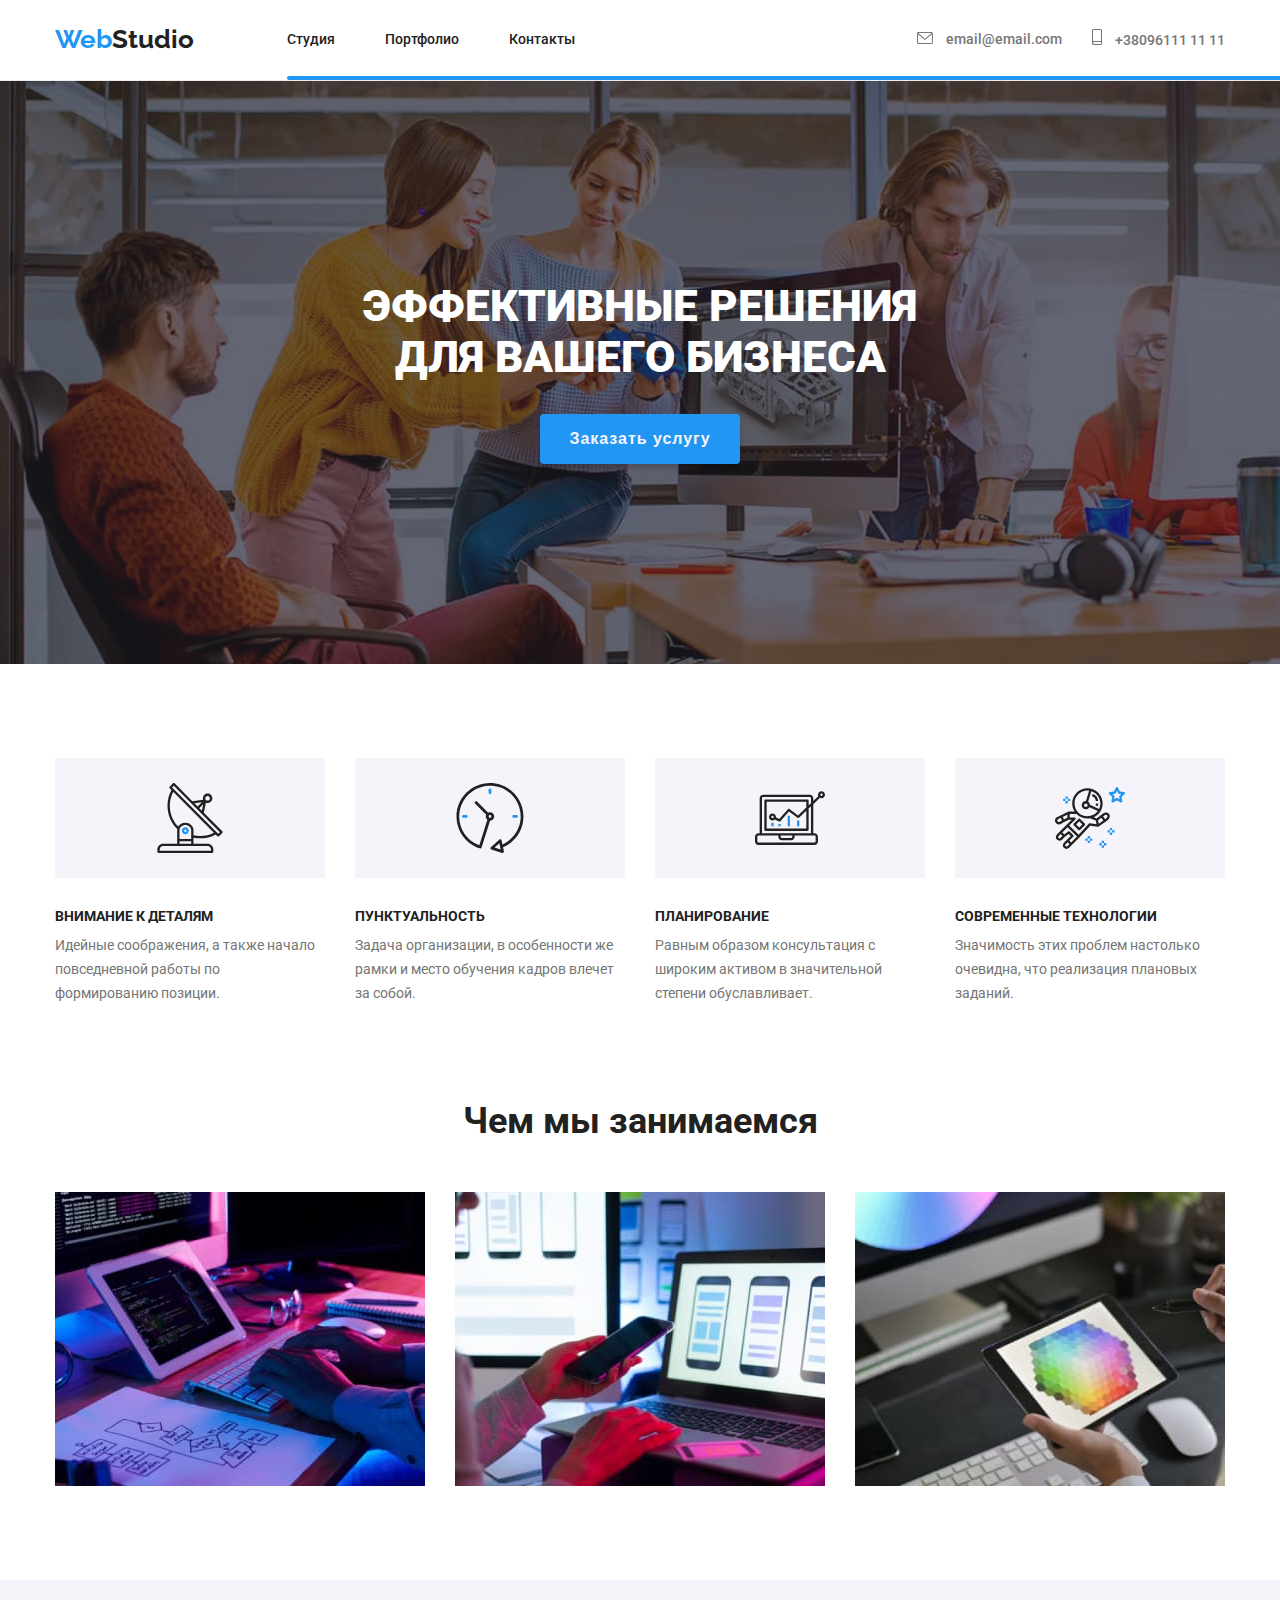
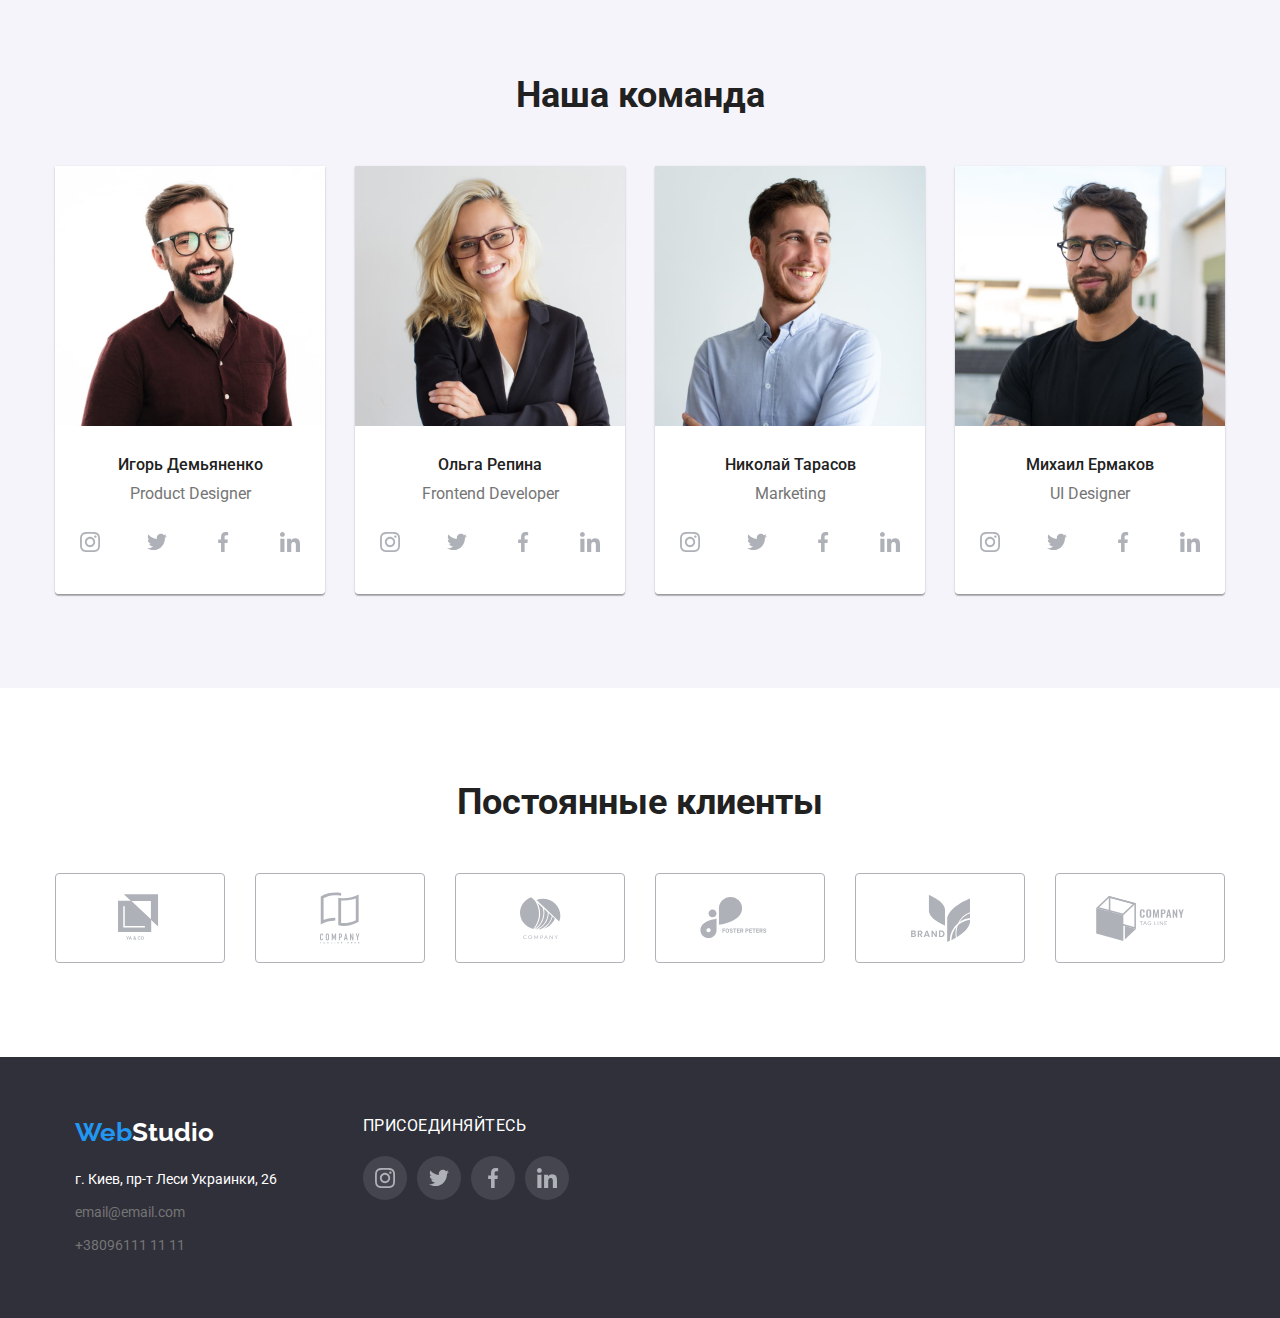
==== commit f15f42f9: "5" ====
--- a/index.html
+++ b/index.html
@@ -29,7 +29,7 @@
 
           <ul class="nav-list">
             <li class="nav-item">
-              <a class="link" href="./index.html">Студия</a>
+              <a class="link active" href="./index.html">Студия</a>
             </li>
             <li class="nav-item">
               <a class="link" href="./portfolio.html">Портфолио</a>
@@ -415,7 +415,7 @@
 
       </div>
     </div>
-    
+
     <script src="./js/modal.js"></script>
   </body>
 </html>
--- a/css/styles.css
+++ b/css/styles.css
@@ -110,6 +110,18 @@
   color: inherit;
 }
 
+.link.active::after {
+  position: absolute;
+  bottom: 0;
+  content: '';
+  display: block;
+  width: 100%;
+  height: 4px;
+  margin-top: 28px;
+  background-color: var(--focus);
+  border-radius: 2px;
+}
+
 /* contact */
 
 .contact {
@@ -625,6 +637,7 @@
   position: absolute;
   top: 10px;
   right: 10px;
+  border-radius: 50%;
 }
 
   /* section {
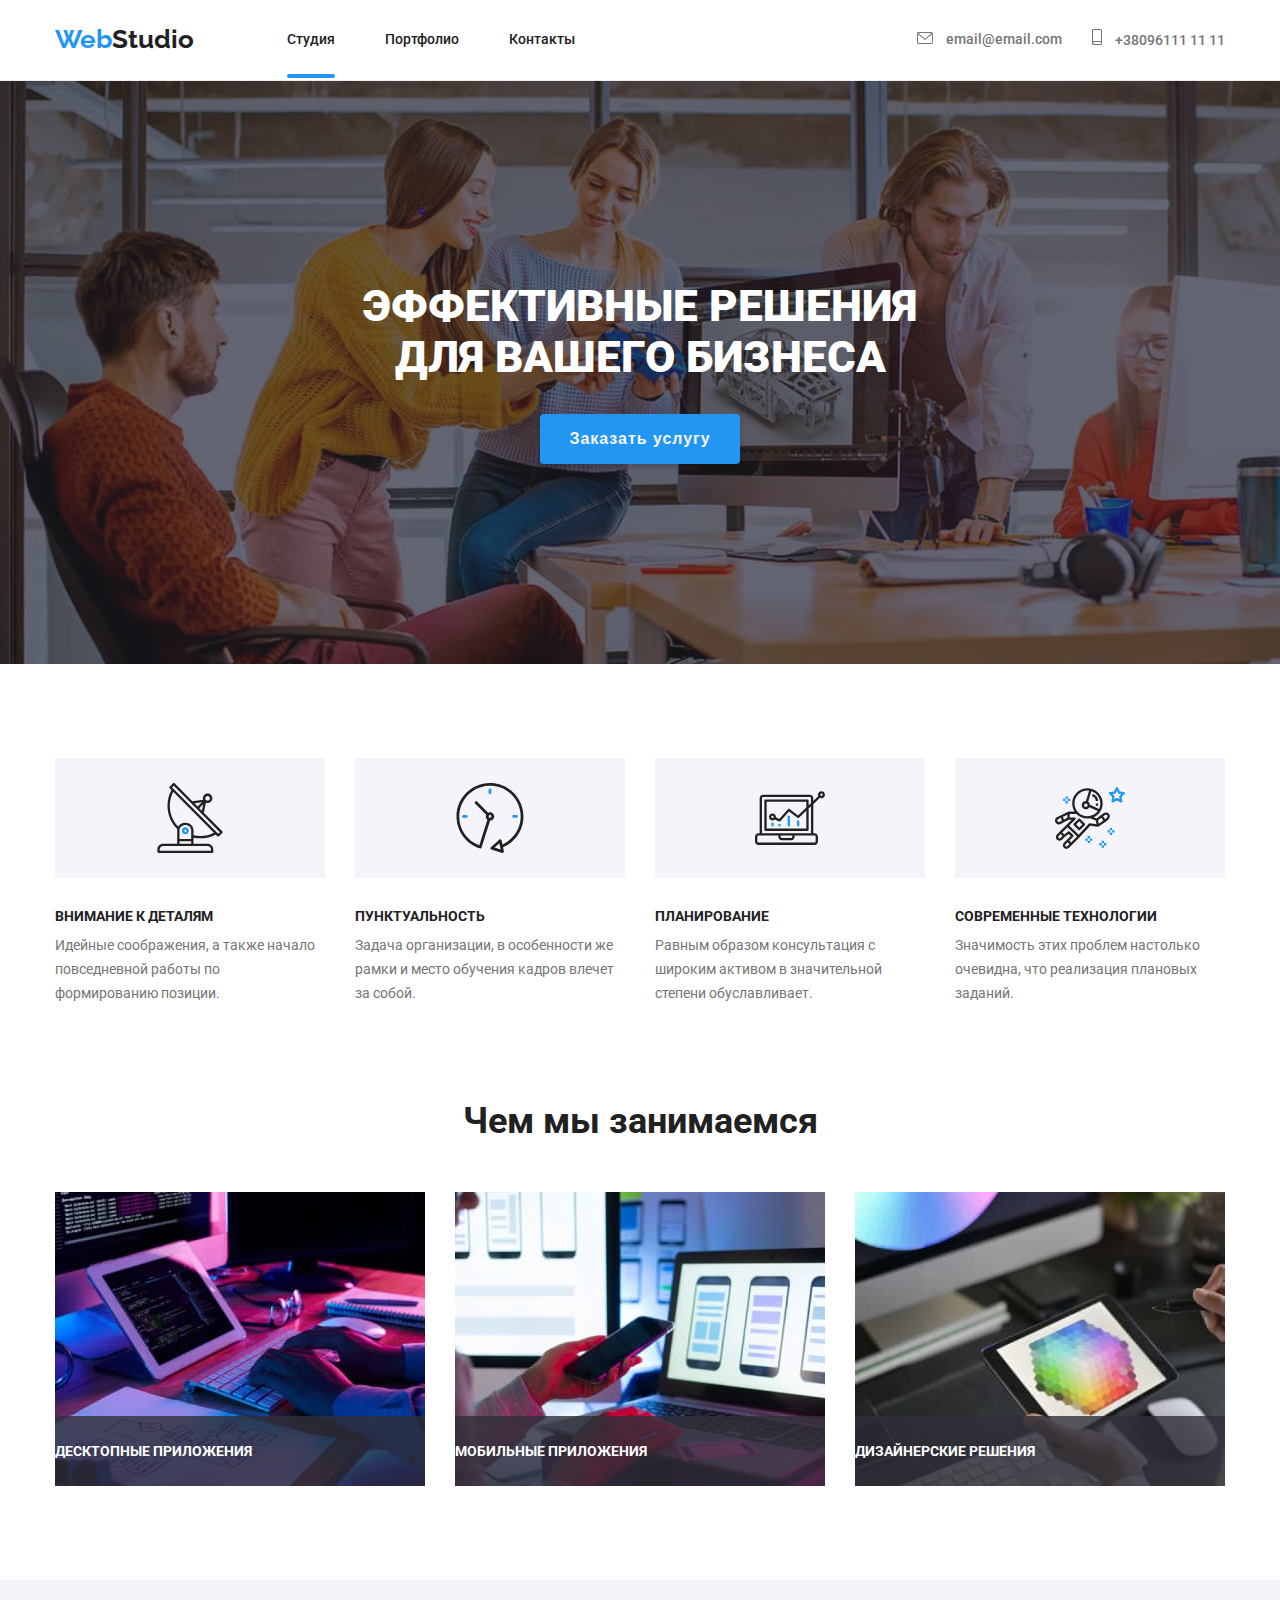
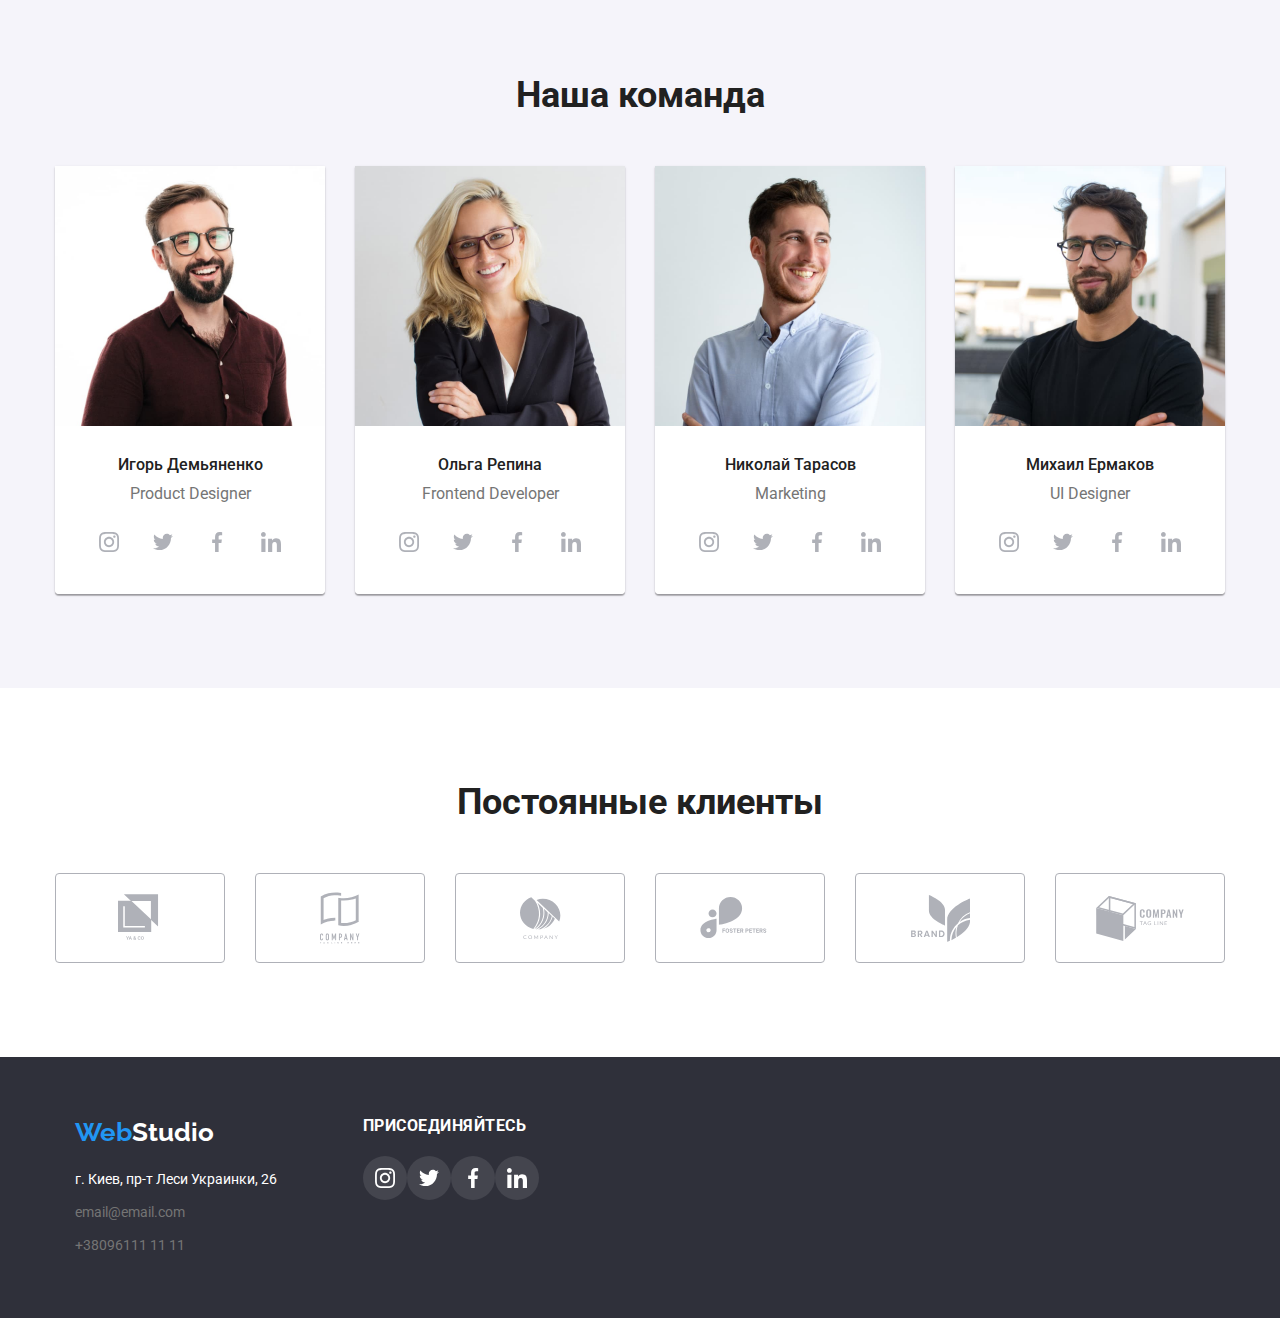
==== commit 5c079745: "5" ====
--- a/index.html
+++ b/index.html
@@ -136,16 +136,19 @@
             <li>
               <div class="thumb-interest">
                 <img src="./images/img-1.jpg" alt="Десктопные приложения" />
+                <h3 class="interest__text">Десктопные приложения</h3>
               </div>
             </li>
             <li>
               <div class="thumb-interest">
                 <img src="./images/img-2.jpg" alt="Мобильные приложения" />
+                <h3 class="interest__text">Мобильные приложения</h3>
               </div>
             </li>
             <li>
               <div class="thumb-interest">
                 <img src="./images/img-3.jpg" alt="Дизайнерские решения" />
+                <h3 class="interest__text">Дизайнерские решения</h3>
               </div>
             </li>
           </ul>
--- a/css/styles.css
+++ b/css/styles.css
@@ -104,6 +104,7 @@
 }
 
 .link {
+  position: relative;
   font-weight: 500;
   font-size: 14px;
   line-height: 1.172;
@@ -112,7 +113,7 @@
 
 .link.active::after {
   position: absolute;
-  bottom: 0;
+  bottom: -31px;
   content: '';
   display: block;
   width: 100%;
@@ -145,6 +146,7 @@
 a.link:focus,
 a.link:hover {
   color: var(--focus);
+  transition: color 250ms var(--bazier), background-color 250ms var(--bazier);
 }
 
 /* Hower */
@@ -296,6 +298,7 @@
 /* .box img { display: block;} */
 
 .thumb-interest {
+  position: relative;
   width: 370px;
   height: 294px;
 }
@@ -305,6 +308,25 @@
   height: 100%;
   width: 100%;
   object-fit: cover;
+}
+
+.interest__text {
+  position: absolute;
+  bottom: 0;
+  width: 100%;
+  height: 70px;
+  background: rgba(47, 48, 58, 0.8);
+  font-weight: 700;
+  font-size: 14px;
+  line-height: 1.172;
+  color: var(--herotext);
+  text-transform: uppercase;
+
+
+  display: flex;
+  text-align: centre;
+  align-items: center;
+  padding: 27px 0;
 }
 
 /*teem*/
@@ -324,7 +346,7 @@
 }
 
 .team-card {
-  padding: 30px 0;
+  padding: 30px 32px;
   background-color:var(--background-main);
   border-radius: 0px 0px 4px 4px;
 }
@@ -360,19 +382,27 @@
   box-shadow: 0px 1px 1px rgba(0, 0, 0, 0.12), 0px 4px 4px rgba(0, 0, 0, 0.06),
     1px 4px 6px rgba(0, 0, 0, 0.16);
   outline: none;
+  transition: color 250ms var(--bazier), background-color 250ms var(--bazier);
 }
 
 .teamate-networks {
   margin-top: 16px;
   display: flex;
-  justify-content: space-evenly;  
-  text-align: center;
+  justify-content: space-between;
+
+  /* text-align: center; */
+  /* align-items: ; */
   color: var(--greytext);
-}
-
-.teamate-network-item:not(:last-of-type) {
+  }
+
+
+.teamate-networks:not(:last-child) {
   margin-right: 10px;
 }
+
+/* .teamate-network-item:not(:last-of-type) {
+  margin-right: 10px;
+} */
 
 .teamate-network-link {
   display: inline-flex;
@@ -396,6 +426,7 @@
   color: var(--background-main);
   background-color: var(--focus);
   position: centre;
+  transition: color 250ms var(--bazier), background-color 250ms var(--bazier);
 
   /* background-color: var(--focus); */
   /* fill: darkmagenta; */
@@ -440,6 +471,7 @@
   fill: var(--focus);
   /* background-color: var(--focus); */
   outline: none;
+  transition: color 250ms var(--bazier), background-color 250ms var(--bazier);
 }
 
 .client-item a {
@@ -459,6 +491,7 @@
   outline: none;
   fill: var(--focus);
   color: var(--focus);
+  transition: color 250ms var(--bazier), background-color 250ms var(--bazier);
 }
 
 .client-icon {
@@ -514,11 +547,13 @@
 
 .social-links .teamate-network-link {
 background: rgba(255, 255, 255, 0.1);
+color: var(--background-main);
+fill: var(--herotext);
 }
 
 .social-links-text {
   font-family: Roboto, sans-serif;
-  width: 700;
+  font-weight: 700;
   size: 14px;
   line-height: 1.172;
   letter-spacing: 0.03em;
@@ -531,6 +566,7 @@
 .foot .teamate-network-link:focus {
   color: var(--background-main);
   background-color: var(--focus);
+  transition: color 250ms var(--bazier), background-color 250ms var(--bazier);
 }
 
 .nav-list::after {
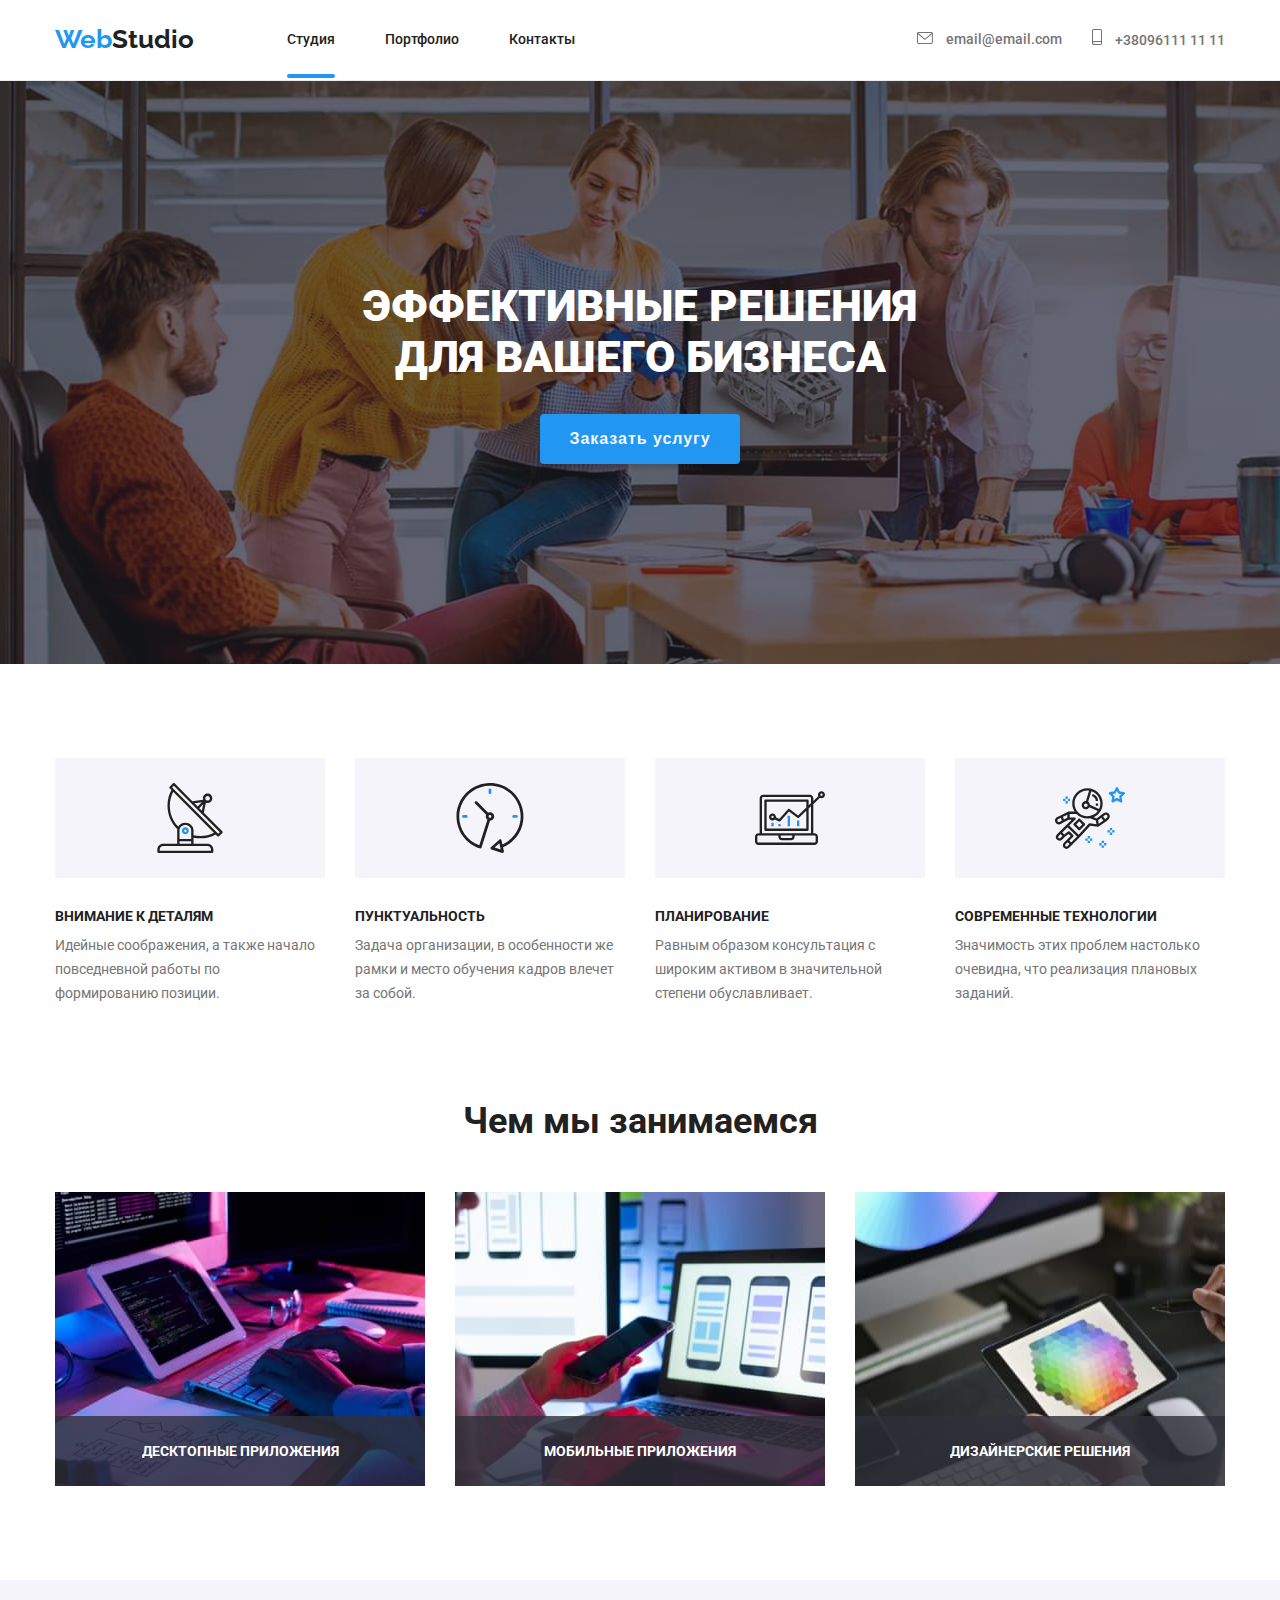
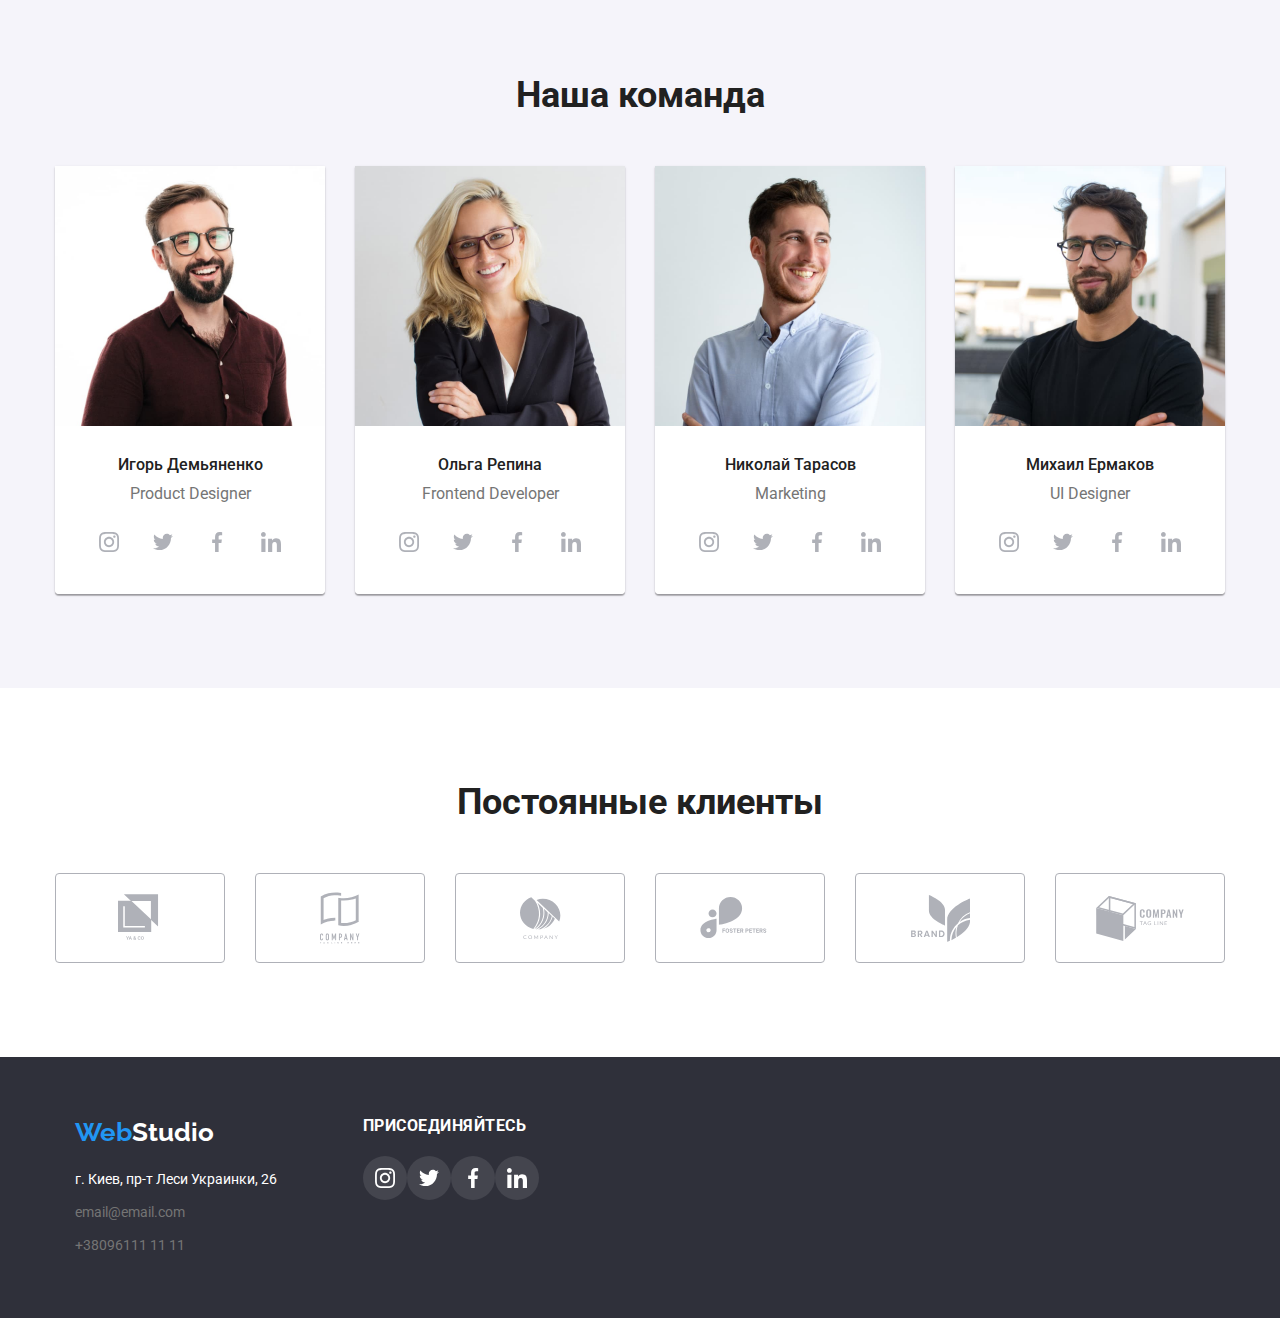
==== commit 9cb879d7: "6" ====
--- a/index.html
+++ b/index.html
@@ -409,7 +409,36 @@
     
     <div data-modal class="backdrop is-hidden">
       <div class="modal">
-        <p>Lorem ipsum dolor sit amet consectetur adipisicing elit. Unde reprehenderit ducimus nostrum eligendi voluptatem est porro nesciunt, molestiae, laborum blanditiis ratione ad expedita aspernatur maiores maxime molestias. Ea, nostrum esse.</p>
+        <form class="form">
+          <p class="form__text">Оставьте свои данные, мы вам перезвоним</p>
+          <label for="username">Имя</label>
+            <div class="form-input__wraper">
+              <input type="text" name="name" id="username">
+            </div>
+          <label for="tel">Телефон</label>
+            <div class="form-input__wraper">
+              <input type="text" name="tel" id="tel">
+            </div>
+          <label for="mail">Почта</label>
+            <div class="form-input__wraper">
+              <input type="text" name="mail" id="mail">
+            </div>  
+          <label for="mail">Почта</label>
+            <div class="form-input__wraper">
+              <input type="text" name="email" id="email">
+            </div> 
+            <button type="submit">Отправить</button>
+                  </form>
+          <div class="checkbox">
+            <input type="checkbox" name="" id="">
+          </div>
+          
+            <div></div>
+
+
+
+          
+        
         <button data-modal-close type="" class="close-button">
           <svg class="close-button__icon" width="18" height="18">
             <use href="./images/symbol-defs.svg#icon-close"></use>
--- a/css/styles.css
+++ b/css/styles.css
@@ -324,7 +324,7 @@
 
 
   display: flex;
-  text-align: centre;
+  justify-content: center;
   align-items: center;
   padding: 27px 0;
 }
